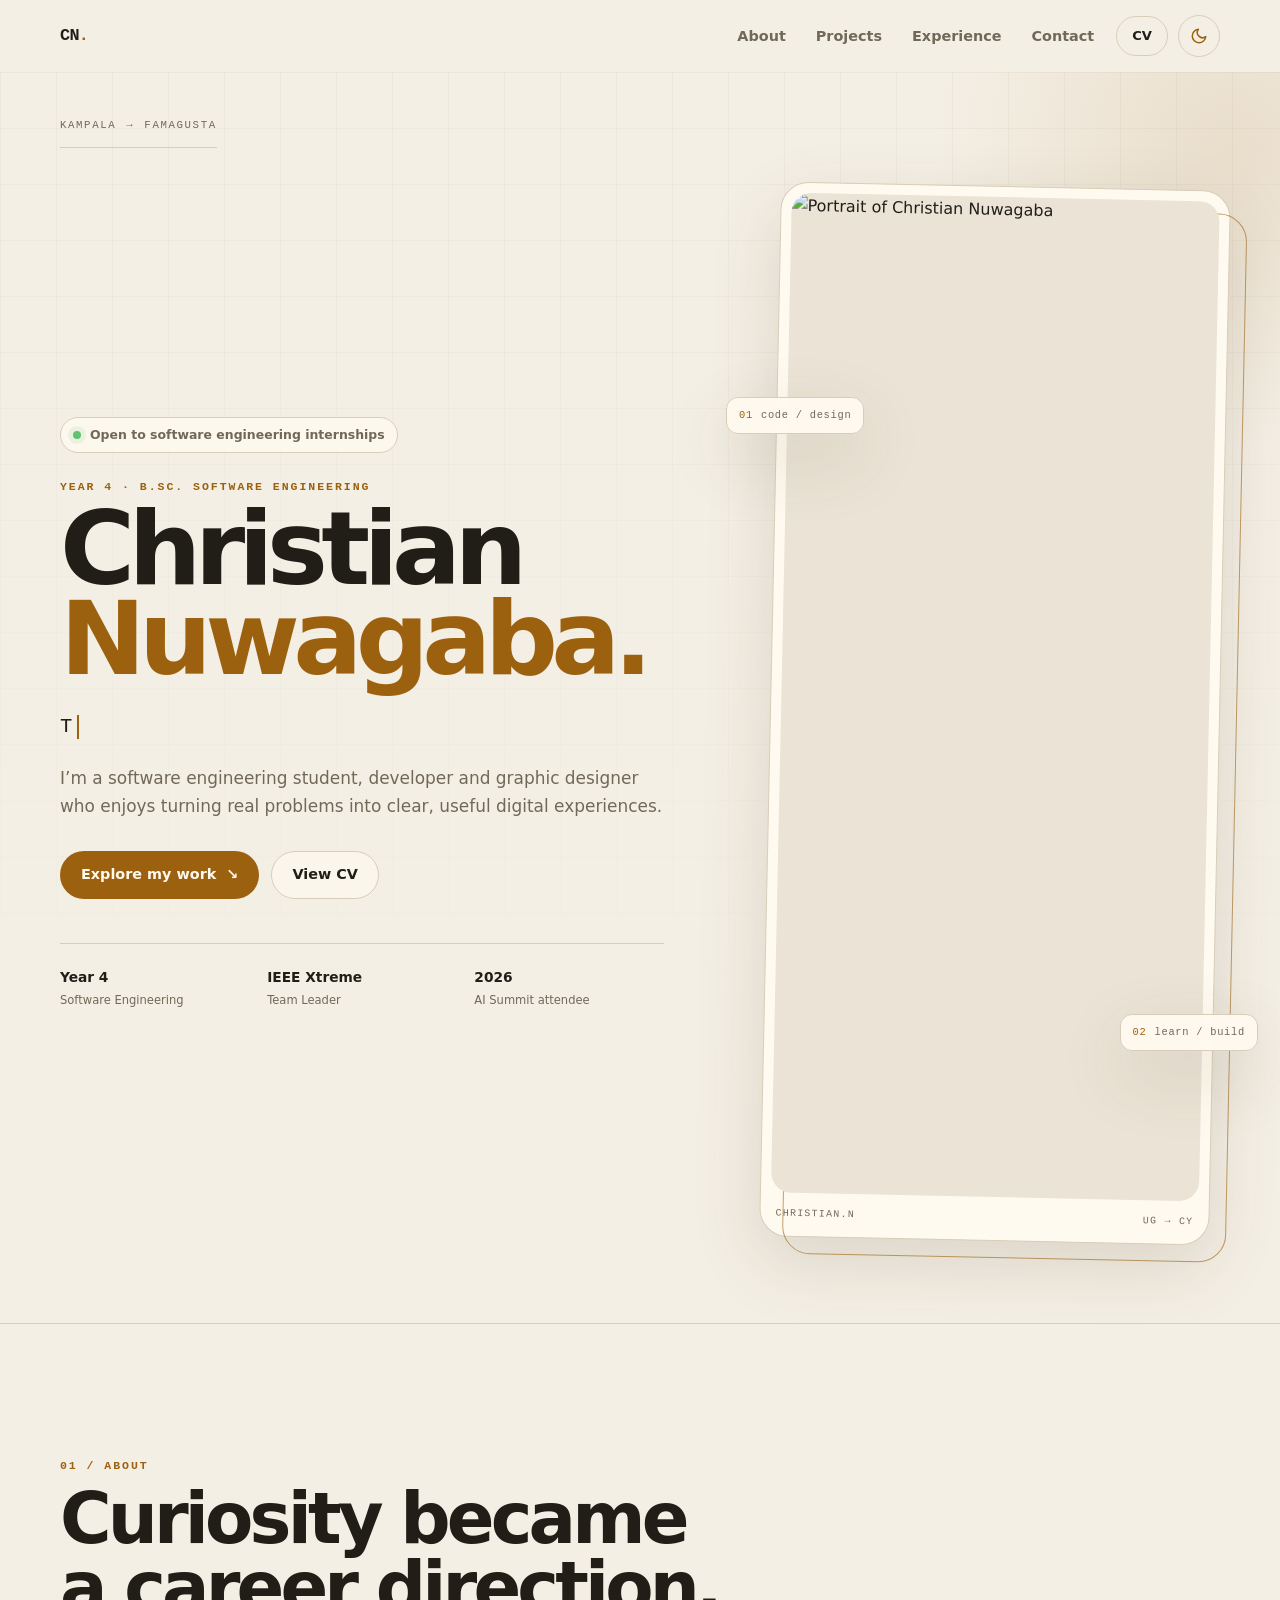
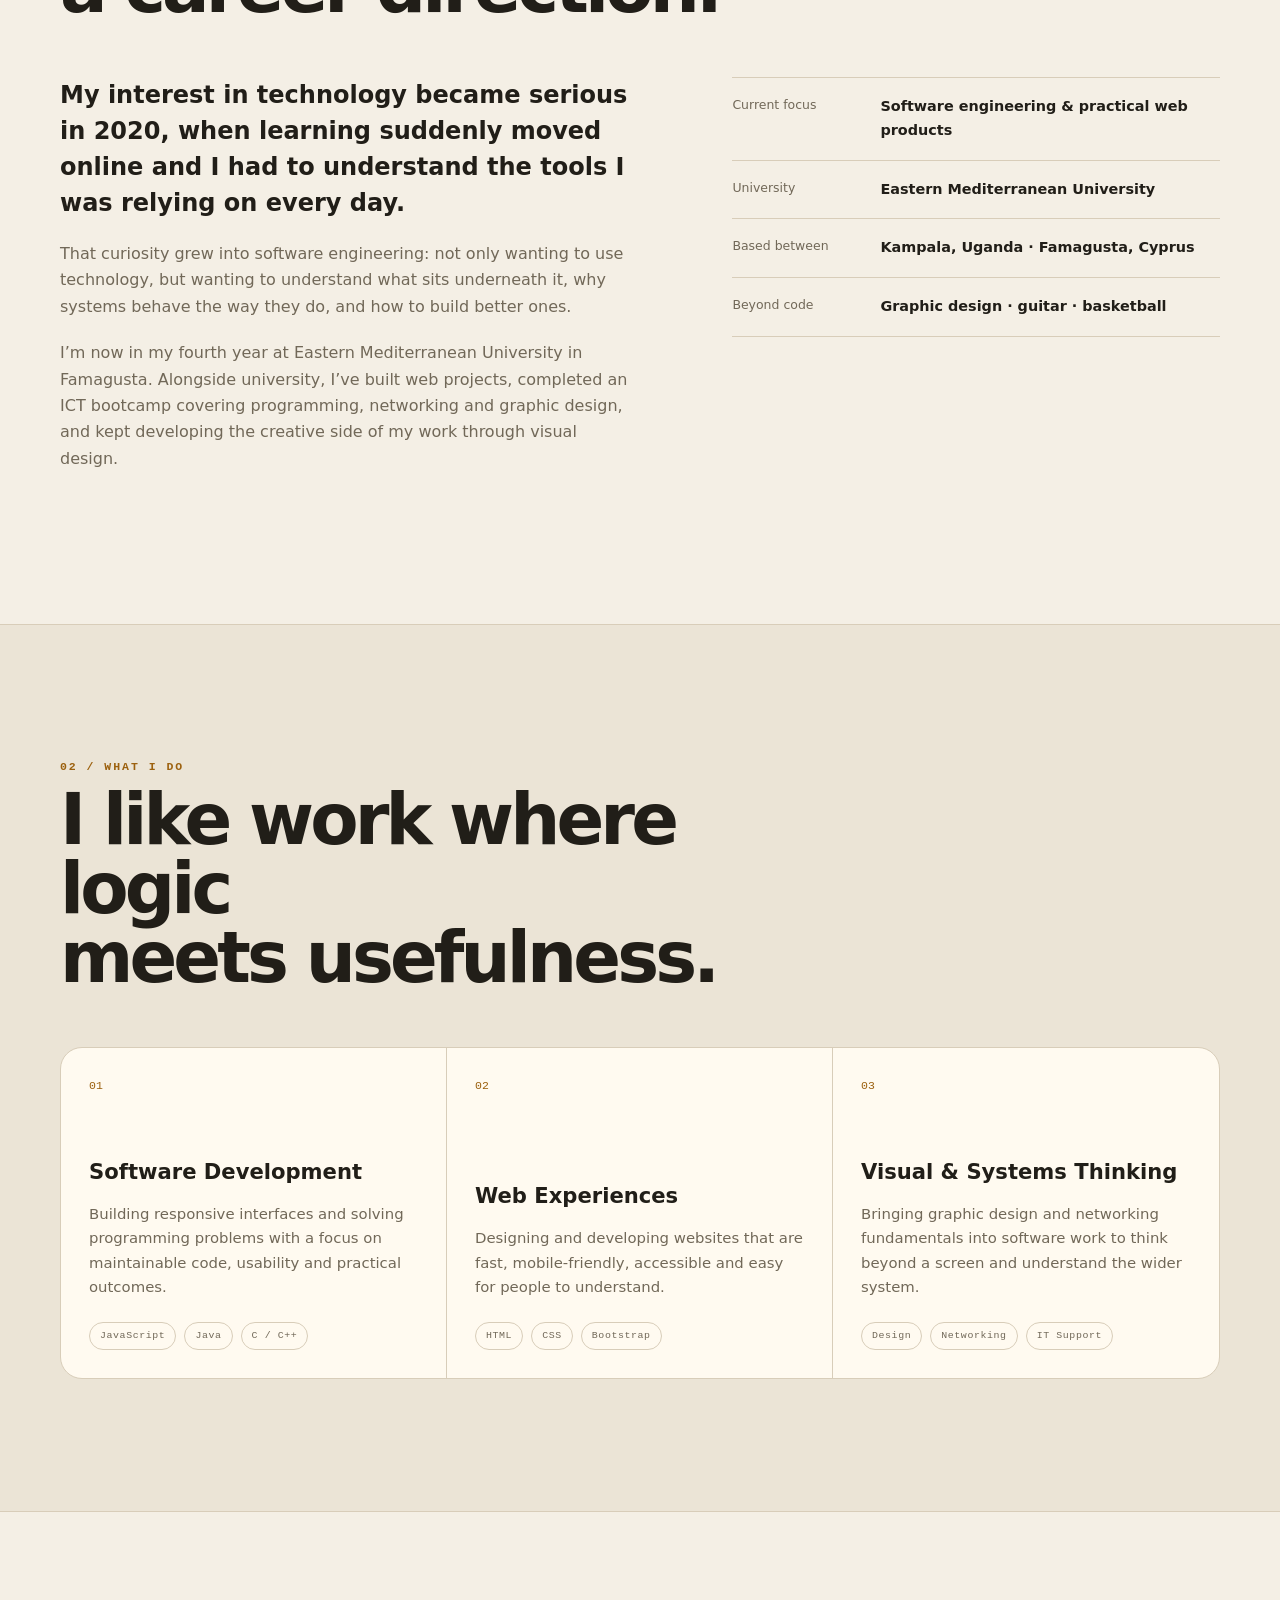
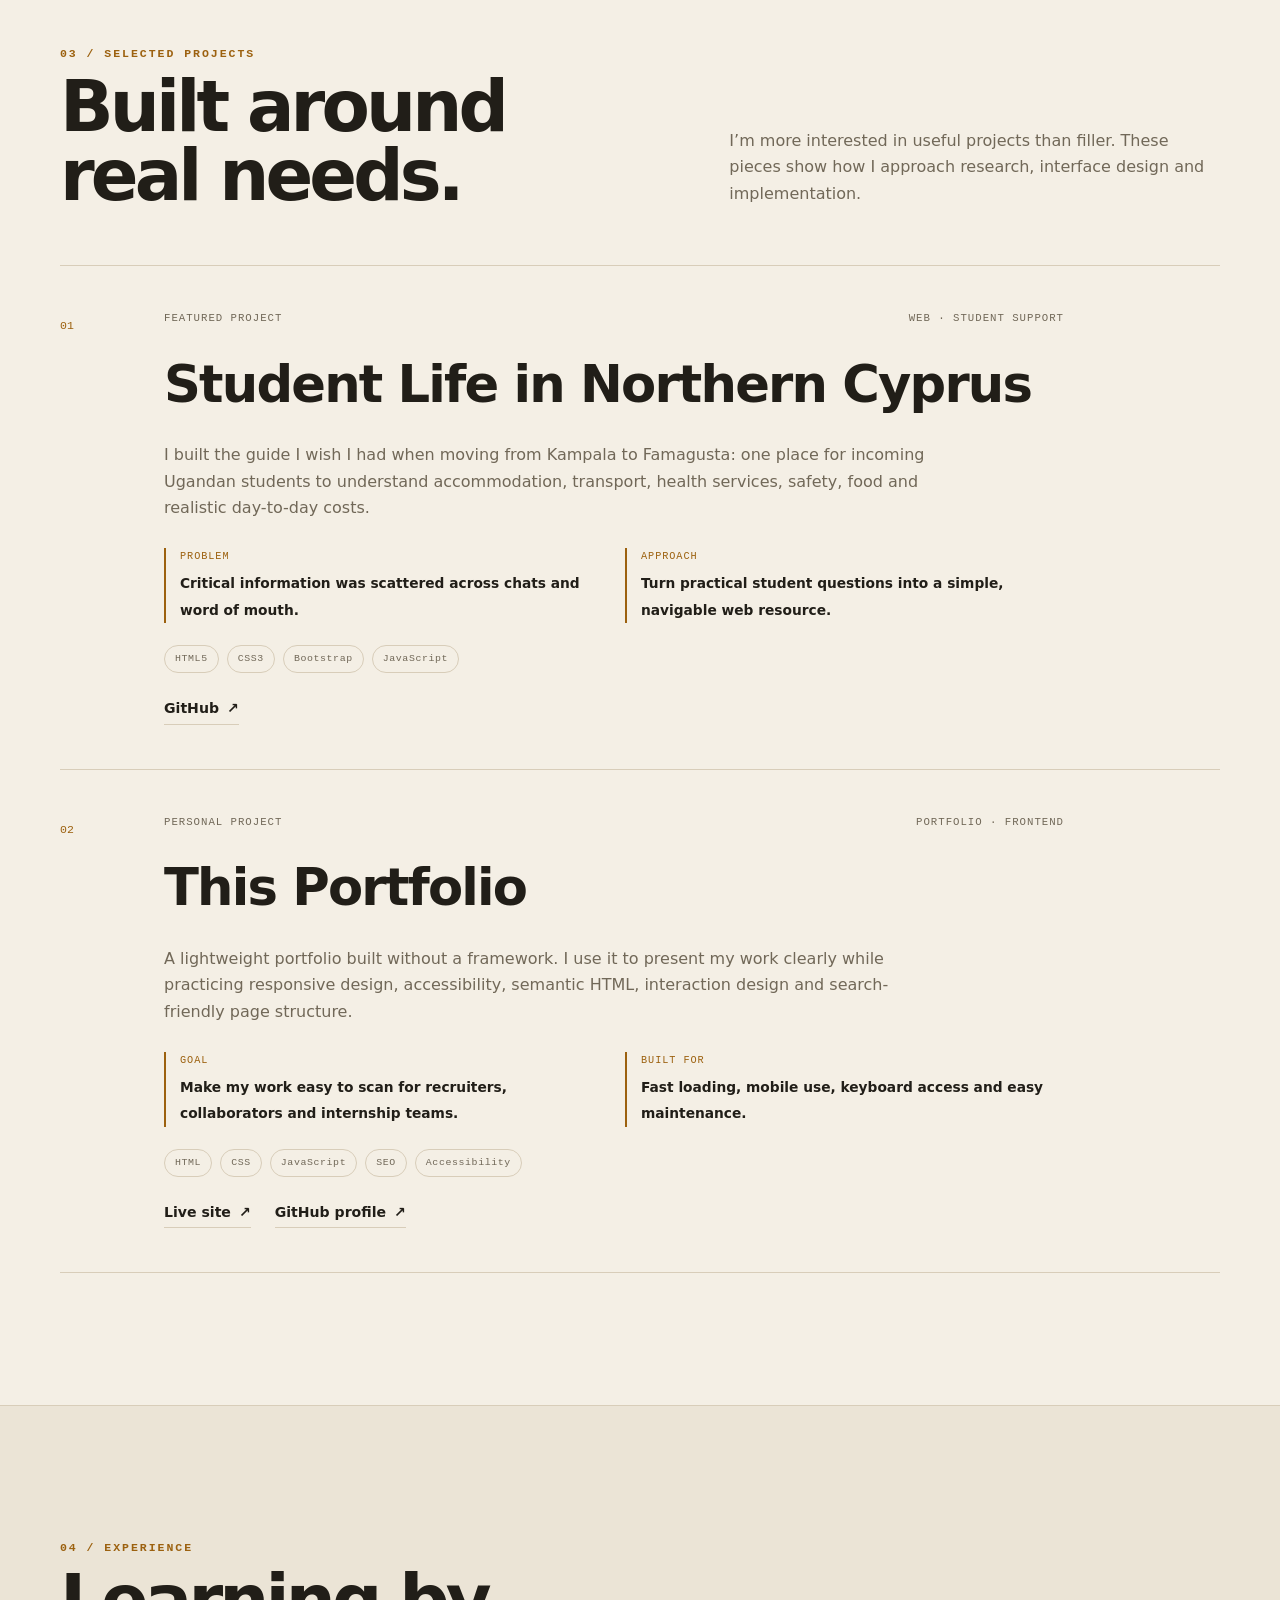
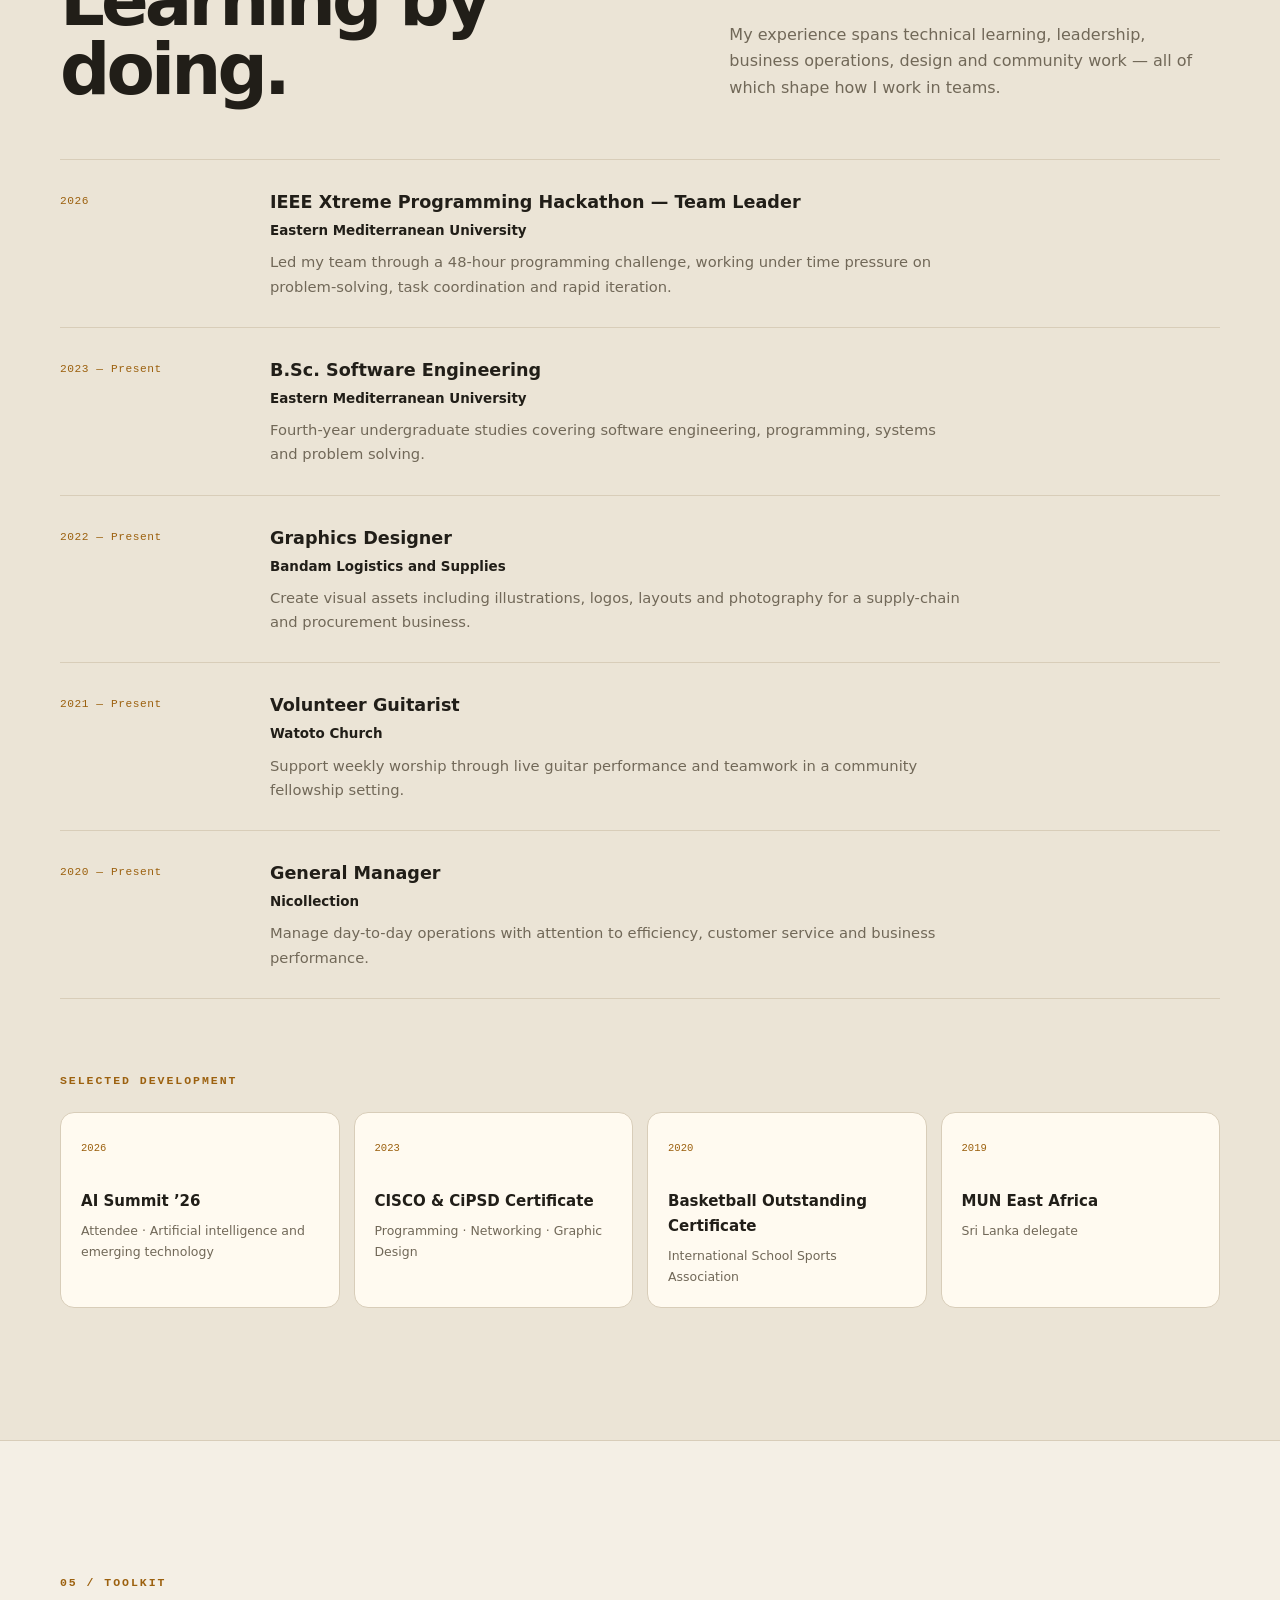
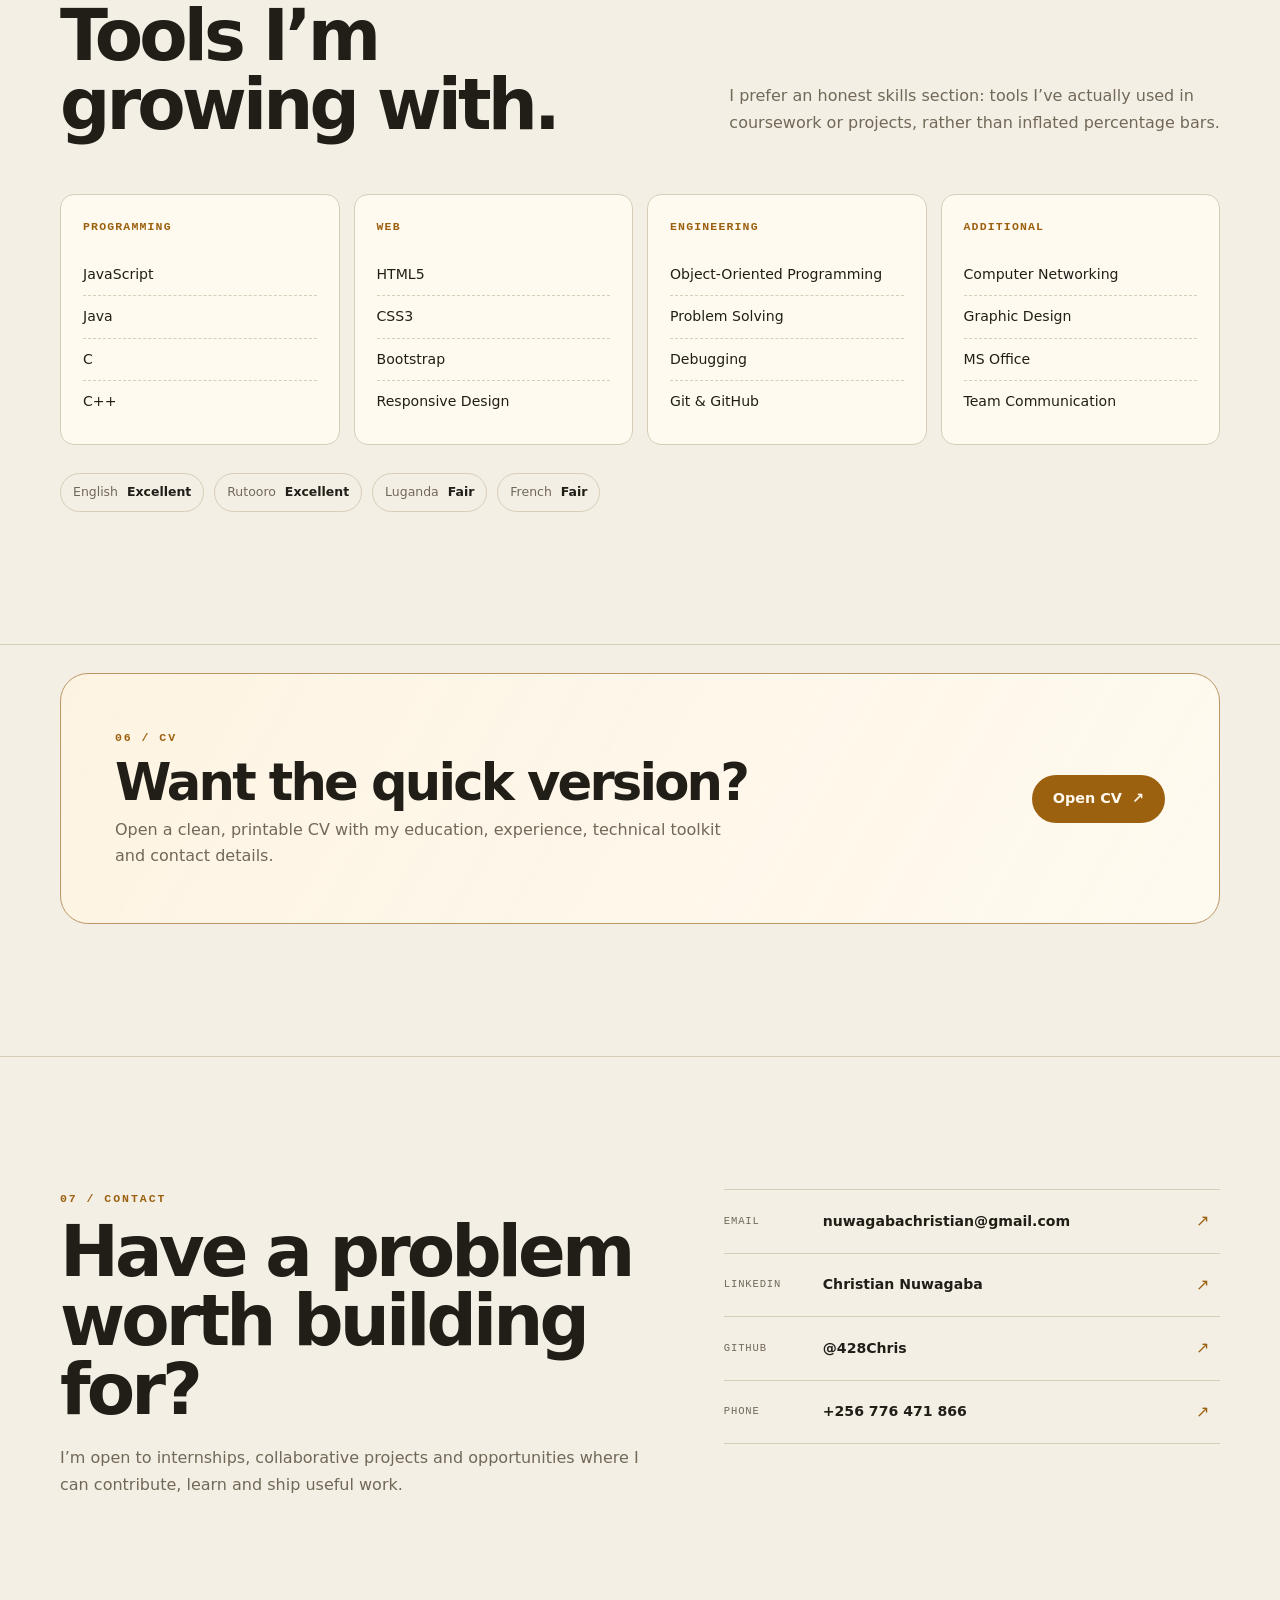
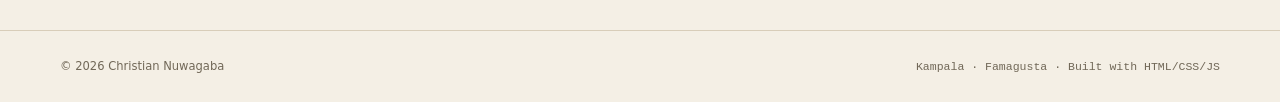
==== index.html @ 89ad6e9e "Add files via upload" ====
<!DOCTYPE html>
<html lang="en" data-theme="ink">
<head>
  <meta charset="UTF-8">
  <meta name="viewport" content="width=device-width, initial-scale=1.0">

  <title>Christian Nuwagaba | Software Engineering Student & Developer</title>
  <meta name="description" content="Christian Nuwagaba is a Year 4 Software Engineering student at Eastern Mediterranean University building practical web experiences and digital products between Kampala and Famagusta.">
  <meta name="author" content="Christian Nuwagaba">
  <meta name="robots" content="index, follow, max-image-preview:large">
  <meta name="theme-color" content="#0f0e0c">

  <link rel="canonical" href="https://nuwagabachristianportfolio.netlify.app/">

  <meta property="og:type" content="website">
  <meta property="og:site_name" content="Christian Nuwagaba Portfolio">
  <meta property="og:title" content="Christian Nuwagaba | Software Engineering Student & Developer">
  <meta property="og:description" content="Software engineering student, developer and designer building practical digital experiences.">
  <meta property="og:url" content="https://nuwagabachristianportfolio.netlify.app/">
  <meta property="og:locale" content="en_UG">

  <meta name="twitter:card" content="summary">
  <meta name="twitter:title" content="Christian Nuwagaba | Software Engineering Student & Developer">
  <meta name="twitter:description" content="Software engineering student, developer and designer building practical digital experiences.">

  <!--
    GOOGLE SEARCH CONSOLE
    After Search Console gives you a verification meta tag, paste it directly below this comment.
    Do not use a placeholder verification code.
  -->

  <script type="application/ld+json">
  {
    "@context": "https://schema.org",
    "@type": "Person",
    "name": "Christian Nuwagaba",
    "url": "https://nuwagabachristianportfolio.netlify.app/",
    "jobTitle": "Software Engineering Student",
    "alumniOf": {
      "@type": "CollegeOrUniversity",
      "name": "Eastern Mediterranean University"
    },
    "sameAs": [
      "https://www.linkedin.com/in/christian-nuwagaba-15681b26b/",
      "https://github.com/428Chris"
    ],
    "knowsAbout": [
      "Software Engineering",
      "Web Development",
      "JavaScript",
      "Java",
      "C",
      "C++",
      "Graphic Design",
      "Computer Networking"
    ]
  }
  </script>

  <link rel="stylesheet" href="css.css">
</head>
<body>
  <a class="skip-link" href="#main">Skip to content</a>

  <header class="site-header" id="siteHeader">
    <nav class="nav container" aria-label="Primary navigation">
      <a class="brand" href="#home" aria-label="Christian Nuwagaba — home">CN<span class="brand-dot">.</span></a>

      <ul class="nav-links" id="navMenu">
        <li><a class="nav-link" href="#about">About</a></li>
        <li><a class="nav-link" href="#projects">Projects</a></li>
        <li><a class="nav-link" href="#experience">Experience</a></li>
        <li><a class="nav-link" href="#contact">Contact</a></li>
      </ul>

      <div class="nav-actions">
        <a class="nav-cv" href="cv.html">CV</a>
        <button class="theme-toggle" id="themeToggle" type="button" aria-pressed="false" aria-label="Switch color theme" title="Switch color theme">
          <svg class="icon-sun" viewBox="0 0 24 24" aria-hidden="true"><circle cx="12" cy="12" r="4"/><path d="M12 2v2M12 20v2M4.9 4.9l1.4 1.4M17.7 17.7l1.4 1.4M2 12h2M20 12h2M4.9 19.1l1.4-1.4M17.7 6.3l1.4-1.4"/></svg>
          <svg class="icon-moon" viewBox="0 0 24 24" aria-hidden="true"><path d="M21 12.8A9 9 0 1 1 11.2 3a7 7 0 0 0 9.8 9.8z"/></svg>
        </button>
        <button class="nav-toggle" id="navToggle" type="button" aria-expanded="false" aria-controls="navMenu" aria-label="Open menu">
          <span></span><span></span><span></span>
        </button>
      </div>
    </nav>
  </header>
  <div class="menu-backdrop" id="menuBackdrop" aria-hidden="true"></div>

  <main id="main">
    <section class="hero" id="home" data-spy>
      <div class="hero-grid-bg" aria-hidden="true"></div>
      <div class="container">
        <div class="hero-location mono">KAMPALA <span>→</span> FAMAGUSTA</div>

        <div class="hero-grid">
          <div class="hero-copy" data-reveal>
            <div class="availability"><span class="status-dot" aria-hidden="true"></span> Open to software engineering internships</div>
            <p class="eyebrow">Year 4 · B.Sc. Software Engineering</p>
            <h1>Christian<br><span>Nuwagaba.</span></h1>

            <p class="sr-only">Building useful, human-centered software and digital experiences.</p>
            <p class="hero-typewriter" aria-hidden="true">
              <span id="typewriter-text">Building useful software.</span><span class="cursor"></span>
            </p>

            <p class="hero-lead">I’m a software engineering student, developer and graphic designer who enjoys turning real problems into clear, useful digital experiences.</p>

            <div class="hero-cta">
              <a class="btn btn-primary" href="#projects">Explore my work <span aria-hidden="true">↘</span></a>
              <a class="btn btn-secondary" href="cv.html">View CV</a>
            </div>

            <ul class="hero-proof" aria-label="Quick highlights">
              <li><strong>Year 4</strong><span>Software Engineering</span></li>
              <li><strong>IEEE Xtreme</strong><span>Team Leader</span></li>
              <li><strong>2026</strong><span>AI Summit attendee</span></li>
            </ul>
          </div>

          <div class="hero-visual" data-reveal>
            <div class="photo-frame">
              <img id="profileImg" src="profile.jpg" alt="Portrait of Christian Nuwagaba" width="800" height="1000" decoding="async" fetchpriority="high">
              <div class="photo-label mono"><span>CHRISTIAN.N</span><span>UG → CY</span></div>
            </div>
            <div class="floating-card floating-card-a" aria-hidden="true"><span>01</span> code / design</div>
            <div class="floating-card floating-card-b" aria-hidden="true"><span>02</span> learn / build</div>
          </div>
        </div>
      </div>
    </section>

    <section class="section" id="about" data-spy>
      <div class="container">
        <div class="section-heading" data-reveal>
          <p class="kicker">01 / About</p>
          <h2>Curiosity became<br>a career direction.</h2>
        </div>

        <div class="about-grid">
          <div class="about-copy" data-reveal>
            <p class="lead-copy">My interest in technology became serious in 2020, when learning suddenly moved online and I had to understand the tools I was relying on every day.</p>
            <p>That curiosity grew into software engineering: not only wanting to use technology, but wanting to understand what sits underneath it, why systems behave the way they do, and how to build better ones.</p>
            <p>I’m now in my fourth year at Eastern Mediterranean University in Famagusta. Alongside university, I’ve built web projects, completed an ICT bootcamp covering programming, networking and graphic design, and kept developing the creative side of my work through visual design.</p>
          </div>

          <div class="about-aside" data-reveal>
            <div class="info-row"><span>Current focus</span><strong>Software engineering & practical web products</strong></div>
            <div class="info-row"><span>University</span><strong>Eastern Mediterranean University</strong></div>
            <div class="info-row"><span>Based between</span><strong>Kampala, Uganda · Famagusta, Cyprus</strong></div>
            <div class="info-row"><span>Beyond code</span><strong>Graphic design · guitar · basketball</strong></div>
          </div>
        </div>
      </div>
    </section>

    <section class="section section-alt" id="focus">
      <div class="container">
        <div class="section-heading compact" data-reveal>
          <p class="kicker">02 / What I do</p>
          <h2>I like work where logic<br>meets usefulness.</h2>
        </div>

        <div class="service-grid">
          <article class="service-card" data-reveal>
            <div class="service-number">01</div>
            <h3>Software Development</h3>
            <p>Building responsive interfaces and solving programming problems with a focus on maintainable code, usability and practical outcomes.</p>
            <ul class="inline-tags"><li>JavaScript</li><li>Java</li><li>C / C++</li></ul>
          </article>
          <article class="service-card" data-reveal>
            <div class="service-number">02</div>
            <h3>Web Experiences</h3>
            <p>Designing and developing websites that are fast, mobile-friendly, accessible and easy for people to understand.</p>
            <ul class="inline-tags"><li>HTML</li><li>CSS</li><li>Bootstrap</li></ul>
          </article>
          <article class="service-card" data-reveal>
            <div class="service-number">03</div>
            <h3>Visual & Systems Thinking</h3>
            <p>Bringing graphic design and networking fundamentals into software work to think beyond a screen and understand the wider system.</p>
            <ul class="inline-tags"><li>Design</li><li>Networking</li><li>IT Support</li></ul>
          </article>
        </div>
      </div>
    </section>

    <section class="section" id="projects" data-spy>
      <div class="container">
        <div class="section-heading split" data-reveal>
          <div>
            <p class="kicker">03 / Selected projects</p>
            <h2>Built around<br>real needs.</h2>
          </div>
          <p class="section-intro">I’m more interested in useful projects than filler. These pieces show how I approach research, interface design and implementation.</p>
        </div>

        <div class="projects-list">
          <article class="project-card featured" data-reveal>
            <div class="project-index mono">01</div>
            <div class="project-content">
              <div class="project-meta"><span>Featured project</span><span>Web · Student support</span></div>
              <h3>Student Life in Northern Cyprus</h3>
              <p>I built the guide I wish I had when moving from Kampala to Famagusta: one place for incoming Ugandan students to understand accommodation, transport, health services, safety, food and realistic day-to-day costs.</p>
              <div class="project-impact">
                <div><span>Problem</span><strong>Critical information was scattered across chats and word of mouth.</strong></div>
                <div><span>Approach</span><strong>Turn practical student questions into a simple, navigable web resource.</strong></div>
              </div>
              <ul class="stack"><li>HTML5</li><li>CSS3</li><li>Bootstrap</li><li>JavaScript</li></ul>
              <div class="project-links">
                <a class="text-link" href="https://github.com/428Chris/Northern-Cyprus-Student-Hub" target="_blank" rel="noopener noreferrer">GitHub <span>↗</span></a>
              </div>
            </div>
          </article>

          <article class="project-card" data-reveal>
            <div class="project-index mono">02</div>
            <div class="project-content">
              <div class="project-meta"><span>Personal project</span><span>Portfolio · Frontend</span></div>
              <h3>This Portfolio</h3>
              <p>A lightweight portfolio built without a framework. I use it to present my work clearly while practicing responsive design, accessibility, semantic HTML, interaction design and search-friendly page structure.</p>
              <div class="project-impact">
                <div><span>Goal</span><strong>Make my work easy to scan for recruiters, collaborators and internship teams.</strong></div>
                <div><span>Built for</span><strong>Fast loading, mobile use, keyboard access and easy maintenance.</strong></div>
              </div>
              <ul class="stack"><li>HTML</li><li>CSS</li><li>JavaScript</li><li>SEO</li><li>Accessibility</li></ul>
              <div class="project-links">
                <a class="text-link" href="https://nuwagabachristianportfolio.netlify.app/" target="_blank" rel="noopener noreferrer">Live site <span>↗</span></a>
                <a class="text-link" href="https://github.com/428Chris" target="_blank" rel="noopener noreferrer">GitHub profile <span>↗</span></a>
              </div>
            </div>
          </article>
        </div>
      </div>
    </section>

    <section class="section section-alt" id="experience" data-spy>
      <div class="container">
        <div class="section-heading split" data-reveal>
          <div>
            <p class="kicker">04 / Experience</p>
            <h2>Learning by<br>doing.</h2>
          </div>
          <p class="section-intro">My experience spans technical learning, leadership, business operations, design and community work — all of which shape how I work in teams.</p>
        </div>

        <div class="timeline" data-reveal>
          <article class="timeline-item">
            <div class="timeline-date mono">2026</div>
            <div><h3>IEEE Xtreme Programming Hackathon — Team Leader</h3><p class="timeline-org">Eastern Mediterranean University</p><p>Led my team through a 48-hour programming challenge, working under time pressure on problem-solving, task coordination and rapid iteration.</p></div>
          </article>
          <article class="timeline-item">
            <div class="timeline-date mono">2023 — Present</div>
            <div><h3>B.Sc. Software Engineering</h3><p class="timeline-org">Eastern Mediterranean University</p><p>Fourth-year undergraduate studies covering software engineering, programming, systems and problem solving.</p></div>
          </article>
          <article class="timeline-item">
            <div class="timeline-date mono">2022 — Present</div>
            <div><h3>Graphics Designer</h3><p class="timeline-org">Bandam Logistics and Supplies</p><p>Create visual assets including illustrations, logos, layouts and photography for a supply-chain and procurement business.</p></div>
          </article>
          <article class="timeline-item">
            <div class="timeline-date mono">2021 — Present</div>
            <div><h3>Volunteer Guitarist</h3><p class="timeline-org">Watoto Church</p><p>Support weekly worship through live guitar performance and teamwork in a community fellowship setting.</p></div>
          </article>
          <article class="timeline-item">
            <div class="timeline-date mono">2020 — Present</div>
            <div><h3>General Manager</h3><p class="timeline-org">Nicollection</p><p>Manage day-to-day operations with attention to efficiency, customer service and business performance.</p></div>
          </article>
        </div>

        <div class="recognition" data-reveal>
          <p class="kicker">Selected development</p>
          <div class="recognition-grid">
            <div><span>2026</span><strong>AI Summit ’26</strong><p>Attendee · Artificial intelligence and emerging technology</p></div>
            <div><span>2023</span><strong>CISCO & CiPSD Certificate</strong><p>Programming · Networking · Graphic Design</p></div>
            <div><span>2020</span><strong>Basketball Outstanding Certificate</strong><p>International School Sports Association</p></div>
            <div><span>2019</span><strong>MUN East Africa</strong><p>Sri Lanka delegate</p></div>
          </div>
        </div>
      </div>
    </section>

    <section class="section" id="skills">
      <div class="container">
        <div class="section-heading split" data-reveal>
          <div>
            <p class="kicker">05 / Toolkit</p>
            <h2>Tools I’m<br>growing with.</h2>
          </div>
          <p class="section-intro">I prefer an honest skills section: tools I’ve actually used in coursework or projects, rather than inflated percentage bars.</p>
        </div>

        <div class="skills-grid" data-reveal>
          <div class="skill-group"><h3>Programming</h3><ul><li>JavaScript</li><li>Java</li><li>C</li><li>C++</li></ul></div>
          <div class="skill-group"><h3>Web</h3><ul><li>HTML5</li><li>CSS3</li><li>Bootstrap</li><li>Responsive Design</li></ul></div>
          <div class="skill-group"><h3>Engineering</h3><ul><li>Object-Oriented Programming</li><li>Problem Solving</li><li>Debugging</li><li>Git & GitHub</li></ul></div>
          <div class="skill-group"><h3>Additional</h3><ul><li>Computer Networking</li><li>Graphic Design</li><li>MS Office</li><li>Team Communication</li></ul></div>
        </div>

        <div class="language-row" data-reveal>
          <span>English <b>Excellent</b></span><span>Rutooro <b>Excellent</b></span><span>Luganda <b>Fair</b></span><span>French <b>Fair</b></span>
        </div>
      </div>
    </section>

    <section class="section cv-band" id="cv">
      <div class="container" data-reveal>
        <div class="cv-card">
          <div>
            <p class="kicker">06 / CV</p>
            <h2>Want the quick version?</h2>
            <p>Open a clean, printable CV with my education, experience, technical toolkit and contact details.</p>
          </div>
          <a class="btn btn-primary" href="cv.html">Open CV <span aria-hidden="true">↗</span></a>
        </div>
      </div>
    </section>

    <section class="section contact" id="contact" data-spy>
      <div class="container">
        <div class="contact-grid">
          <div data-reveal>
            <p class="kicker">07 / Contact</p>
            <h2>Have a problem<br>worth building for?</h2>
            <p>I’m open to internships, collaborative projects and opportunities where I can contribute, learn and ship useful work.</p>
          </div>

          <div class="contact-panel" data-reveal>
            <a href="mailto:nuwagabachristian@gmail.com"><span>Email</span><strong>nuwagabachristian@gmail.com</strong><b>↗</b></a>
            <a href="https://www.linkedin.com/in/christian-nuwagaba-15681b26b/" target="_blank" rel="noopener noreferrer"><span>LinkedIn</span><strong>Christian Nuwagaba</strong><b>↗</b></a>
            <a href="https://github.com/428Chris" target="_blank" rel="noopener noreferrer"><span>GitHub</span><strong>@428Chris</strong><b>↗</b></a>
            <a href="tel:+256776471866"><span>Phone</span><strong>+256 776 471 866</strong><b>↗</b></a>
          </div>
        </div>
      </div>
    </section>
  </main>

  <footer>
    <div class="container footer-row">
      <p>© <span id="year">2026</span> Christian Nuwagaba</p>
      <p class="mono">Kampala · Famagusta · Built with HTML/CSS/JS</p>
    </div>
  </footer>

  <button class="to-top" id="toTop" type="button" aria-label="Back to top">↑</button>

  <script src="JavaScript.js" defer></script>
</body>
</html>
---- css.css ----
:root {
  --sans: Inter, ui-sans-serif, system-ui, -apple-system, BlinkMacSystemFont, "Segoe UI", sans-serif;
  --mono: "SFMono-Regular", Consolas, "Liberation Mono", Menlo, monospace;
  --header-h: 72px;
  --radius: 22px;
  --radius-sm: 14px;
  --ease: cubic-bezier(.22,.9,.28,1);
}

html[data-theme="ink"] {
  --bg: #0f0e0c;
  --bg-2: #15130f;
  --card: #1a1814;
  --card-2: #201d18;
  --text: #f3ecdf;
  --muted: #a69c8b;
  --accent: #e7b75a;
  --accent-2: #f2cb7e;
  --accent-contrast: #1b160e;
  --line: #302b23;
  --header: rgba(15, 14, 12, .78);
  --shadow: 0 24px 80px rgba(0,0,0,.38);
  --grid: rgba(231,183,90,.055);
}

html[data-theme="paper"] {
  --bg: #f4efe5;
  --bg-2: #ebe4d6;
  --card: #fffaf0;
  --card-2: #f8f1e5;
  --text: #211e18;
  --muted: #716858;
  --accent: #9c610f;
  --accent-2: #7f4f0c;
  --accent-contrast: #fff9ef;
  --line: #d8cdb9;
  --header: rgba(244,239,229,.84);
  --shadow: 0 24px 70px rgba(70,50,20,.14);
  --grid: rgba(80,55,20,.055);
}

* { box-sizing: border-box; margin: 0; padding: 0; }
html { scroll-behavior: smooth; scroll-padding-top: calc(var(--header-h) + 18px); }
body {
  min-height: 100vh;
  font-family: var(--sans);
  background: var(--bg);
  color: var(--text);
  line-height: 1.65;
  font-size: 16px;
  overflow-x: hidden;
  transition: background .35s ease, color .35s ease;
}
body.menu-open { overflow: hidden; }
a { color: inherit; text-decoration: none; }
ul { list-style: none; }
button { font: inherit; color: inherit; }
img { display: block; max-width: 100%; }
::selection { background: var(--accent); color: var(--accent-contrast); }

.container { width: min(1160px, 92%); margin-inline: auto; }
.mono { font-family: var(--mono); }
.sr-only { position: absolute; width: 1px; height: 1px; overflow: hidden; clip: rect(0,0,0,0); white-space: nowrap; clip-path: inset(50%); }

.skip-link { position: fixed; top: 10px; left: 12px; z-index: 1000; transform: translateY(-150%); background: var(--accent); color: var(--accent-contrast); padding: 10px 14px; border-radius: 10px; font-weight: 700; transition: transform .2s; }
.skip-link:focus { transform: none; }

.site-header { position: sticky; top: 0; z-index: 100; height: var(--header-h); background: var(--header); border-bottom: 1px solid transparent; backdrop-filter: blur(16px); -webkit-backdrop-filter: blur(16px); transition: border-color .25s, background .35s; }
.site-header.scrolled { border-bottom-color: var(--line); }
.nav { height: var(--header-h); display: flex; align-items: center; gap: 22px; }
.brand { font-family: var(--mono); font-size: 1.05rem; font-weight: 900; letter-spacing: -.04em; }
.brand-dot { color: var(--accent); }
.nav-links { margin-left: auto; display: flex; align-items: center; gap: 30px; }
.nav-link { position: relative; padding: 8px 0; color: var(--muted); font-size: .9rem; font-weight: 650; transition: color .2s; }
.nav-link:hover, .nav-link.active { color: var(--text); }
.nav-link::after { content: ""; position: absolute; left: 0; right: 100%; bottom: 0; height: 2px; background: var(--accent); transition: right .28s var(--ease); }
.nav-link.active::after { right: 0; }
.nav-actions { display: flex; align-items: center; gap: 10px; }
.nav-cv { border: 1px solid var(--line); border-radius: 999px; padding: 8px 15px; font-size: .82rem; font-weight: 800; transition: border-color .2s, color .2s, transform .2s; }
.nav-cv:hover { border-color: var(--accent); color: var(--accent); transform: translateY(-1px); }
.theme-toggle, .nav-toggle { width: 42px; height: 42px; border: 1px solid var(--line); background: transparent; border-radius: 50%; display: grid; place-items: center; cursor: pointer; transition: border-color .2s, transform .25s var(--ease); }
.theme-toggle:hover, .nav-toggle:hover { border-color: var(--accent); transform: translateY(-2px); }
.theme-toggle svg { width: 18px; height: 18px; stroke: var(--accent); fill: none; stroke-width: 2; stroke-linecap: round; stroke-linejoin: round; }
html[data-theme="ink"] .icon-moon { display: none; }
html[data-theme="paper"] .icon-sun { display: none; }
.nav-toggle { display: none; position: relative; }
.nav-toggle span { position: absolute; width: 18px; height: 2px; background: currentColor; transition: transform .28s var(--ease), opacity .2s; }
.nav-toggle span:nth-child(1) { transform: translateY(-6px); }
.nav-toggle span:nth-child(3) { transform: translateY(6px); }
.nav-toggle.open span:nth-child(1) { transform: rotate(45deg); }
.nav-toggle.open span:nth-child(2) { opacity: 0; }
.nav-toggle.open span:nth-child(3) { transform: rotate(-45deg); }
.menu-backdrop { position: fixed; inset: var(--header-h) 0 0; z-index: 80; background: rgba(0,0,0,.45); opacity: 0; pointer-events: none; transition: opacity .25s; }
body.menu-open .menu-backdrop { opacity: 1; pointer-events: auto; }

.hero { position: relative; min-height: calc(100svh - var(--header-h)); display: flex; align-items: center; padding: 38px 0 82px; overflow: hidden; }
.hero-grid-bg { position: absolute; inset: 0; pointer-events: none; opacity: .8; background-image: linear-gradient(var(--grid) 1px, transparent 1px), linear-gradient(90deg, var(--grid) 1px, transparent 1px); background-size: 56px 56px; mask-image: linear-gradient(to bottom, black, transparent 82%); }
.hero::after { content: ""; position: absolute; width: 620px; height: 620px; border-radius: 50%; right: -260px; top: -230px; background: radial-gradient(circle, color-mix(in srgb, var(--accent) 12%, transparent), transparent 68%); pointer-events: none; }
.hero-location { position: relative; z-index: 1; display: inline-flex; gap: 10px; padding-bottom: 12px; margin-bottom: 38px; border-bottom: 1px solid var(--line); color: var(--muted); letter-spacing: .15em; font-size: .67rem; text-transform: uppercase; }
.hero-location span { color: var(--accent); }
.hero-grid { position: relative; z-index: 1; display: grid; grid-template-columns: minmax(0, 1.06fr) minmax(330px, .82fr); align-items: center; gap: clamp(48px, 7vw, 90px); }
.availability { display: inline-flex; align-items: center; gap: 9px; margin-bottom: 24px; padding: 7px 12px; border: 1px solid var(--line); border-radius: 999px; color: var(--muted); font-size: .78rem; font-weight: 650; background: color-mix(in srgb, var(--card) 82%, transparent); }
.status-dot { width: 8px; height: 8px; border-radius: 50%; background: #63c174; box-shadow: 0 0 0 5px rgba(99,193,116,.12); }
.eyebrow, .kicker { font-family: var(--mono); color: var(--accent); font-size: .72rem; letter-spacing: .17em; text-transform: uppercase; font-weight: 700; }
.hero h1 { margin: 8px 0 22px; font-size: clamp(3.5rem, 8vw, 6.8rem); line-height: .88; letter-spacing: -.065em; font-weight: 850; }
.hero h1 span { color: var(--accent); }
.hero-typewriter { min-height: 2em; margin: 0 0 18px; font-family: var(--mono); font-size: clamp(1rem, 2vw, 1.28rem); color: var(--text); display: flex; align-items: center; }
.cursor { width: 2px; height: 1.15em; margin-left: 5px; background: var(--accent); animation: blink 1s step-end infinite; }
@keyframes blink { 50% { opacity: 0; } }
.hero-lead { max-width: 58ch; color: var(--muted); font-size: 1.06rem; }
.hero-cta { display: flex; flex-wrap: wrap; gap: 12px; margin-top: 30px; }
.btn { display: inline-flex; align-items: center; justify-content: center; gap: 10px; min-height: 48px; padding: 11px 20px; border-radius: 999px; border: 1px solid transparent; font-size: .9rem; font-weight: 800; transition: transform .23s var(--ease), border-color .23s, background .23s, color .23s; }
.btn:hover { transform: translateY(-3px); }
.btn-primary { background: var(--accent); color: var(--accent-contrast); }
.btn-primary:hover { background: var(--accent-2); }
.btn-secondary { border-color: var(--line); background: color-mix(in srgb, var(--card) 70%, transparent); }
.btn-secondary:hover { border-color: var(--accent); color: var(--accent); }
.hero-proof { display: grid; grid-template-columns: repeat(3, 1fr); gap: 18px; margin-top: 44px; padding-top: 22px; border-top: 1px solid var(--line); max-width: 680px; }
.hero-proof li { display: grid; gap: 2px; }
.hero-proof strong { font-size: .86rem; }
.hero-proof span { color: var(--muted); font-size: .72rem; }
.hero-visual { position: relative; max-width: 450px; margin-left: auto; width: 100%; }
.photo-frame { position: relative; border: 1px solid var(--line); border-radius: 28px; background: var(--card); padding: 10px; box-shadow: var(--shadow); transform: rotate(1.2deg); }
.photo-frame::before { content: ""; position: absolute; inset: 22px -18px -18px 22px; z-index: -1; border: 1px solid color-mix(in srgb, var(--accent) 60%, transparent); border-radius: 28px; }
.photo-frame img { width: 100%; aspect-ratio: 4/5; object-fit: cover; object-position: center top; border-radius: 20px; background: var(--bg-2); }
.photo-label { display: flex; justify-content: space-between; gap: 12px; padding: 13px 5px 4px; color: var(--muted); font-size: .62rem; letter-spacing: .13em; }
.floating-card { position: absolute; z-index: 2; display: flex; align-items: center; gap: 8px; padding: 9px 12px; border: 1px solid var(--line); border-radius: 12px; background: color-mix(in srgb, var(--card) 92%, transparent); box-shadow: var(--shadow); font-family: var(--mono); color: var(--muted); font-size: .65rem; letter-spacing: .07em; backdrop-filter: blur(12px); }
.floating-card span { color: var(--accent); }
.floating-card-a { left: -44px; top: 20%; }
.floating-card-b { right: -38px; bottom: 18%; }

.section { padding: clamp(86px, 11vw, 132px) 0; border-top: 1px solid var(--line); }
.section-alt { background: var(--bg-2); }
.section-heading { margin-bottom: 54px; }
.section-heading h2, .contact h2, .cv-card h2 { margin-top: 10px; font-size: clamp(2.35rem, 5.5vw, 4.9rem); line-height: .98; letter-spacing: -.055em; }
.section-heading.compact { max-width: 770px; }
.section-heading.split { display: grid; grid-template-columns: 1fr .8fr; gap: 56px; align-items: end; }
.section-intro { color: var(--muted); max-width: 52ch; padding-bottom: 4px; }

.about-grid { display: grid; grid-template-columns: 1.08fr .92fr; gap: clamp(50px, 8vw, 100px); }
.about-copy { max-width: 720px; }
.about-copy p { margin-bottom: 20px; color: var(--muted); font-size: 1rem; }
.about-copy .lead-copy { color: var(--text); font-size: clamp(1.18rem, 2vw, 1.5rem); line-height: 1.5; font-weight: 650; }
.about-aside { border-top: 1px solid var(--line); }
.info-row { display: grid; grid-template-columns: 130px 1fr; gap: 18px; padding: 17px 0; border-bottom: 1px solid var(--line); }
.info-row span { color: var(--muted); font-size: .78rem; }
.info-row strong { font-size: .9rem; font-weight: 700; }

.service-grid { display: grid; grid-template-columns: repeat(3, 1fr); border: 1px solid var(--line); border-radius: var(--radius); overflow: hidden; background: var(--card); }
.service-card { min-height: 330px; padding: 28px; display: flex; flex-direction: column; border-right: 1px solid var(--line); transition: background .25s, transform .25s; }
.service-card:last-child { border-right: 0; }
.service-card:hover { background: var(--card-2); }
.service-number { font-family: var(--mono); color: var(--accent); font-size: .72rem; margin-bottom: auto; }
.service-card h3 { margin: 46px 0 12px; font-size: 1.32rem; }
.service-card p { color: var(--muted); font-size: .93rem; }
.inline-tags, .stack { display: flex; flex-wrap: wrap; gap: 8px; margin-top: 22px; }
.inline-tags li, .stack li { border: 1px solid var(--line); border-radius: 999px; padding: 5px 10px; font-family: var(--mono); font-size: .62rem; letter-spacing: .06em; color: var(--muted); }

.projects-list { border-top: 1px solid var(--line); }
.project-card { display: grid; grid-template-columns: 80px 1fr; gap: 24px; padding: 44px 0; border-bottom: 1px solid var(--line); }
.project-index { color: var(--accent); font-size: .72rem; padding-top: 6px; }
.project-content { max-width: 900px; }
.project-meta { display: flex; justify-content: space-between; gap: 20px; margin-bottom: 14px; color: var(--muted); font-family: var(--mono); font-size: .67rem; letter-spacing: .09em; text-transform: uppercase; }
.project-content h3 { font-size: clamp(1.8rem, 4vw, 3.2rem); letter-spacing: -.035em; margin-bottom: 16px; }
.project-content > p { color: var(--muted); max-width: 76ch; }
.project-impact { display: grid; grid-template-columns: 1fr 1fr; gap: 22px; margin-top: 27px; }
.project-impact div { border-left: 2px solid var(--accent); padding-left: 14px; }
.project-impact span { display: block; color: var(--accent); font-family: var(--mono); font-size: .64rem; letter-spacing: .09em; text-transform: uppercase; margin-bottom: 5px; }
.project-impact strong { font-size: .86rem; line-height: 1.55; }
.project-links { display: flex; flex-wrap: wrap; gap: 24px; margin-top: 24px; }
.text-link { display: inline-flex; gap: 8px; align-items: center; font-weight: 800; font-size: .88rem; border-bottom: 1px solid var(--line); padding-bottom: 3px; transition: color .2s, border-color .2s; }
.text-link:hover { color: var(--accent); border-color: var(--accent); }

.timeline { border-top: 1px solid var(--line); }
.timeline-item { display: grid; grid-template-columns: 170px 1fr; gap: 40px; padding: 28px 0; border-bottom: 1px solid var(--line); }
.timeline-date { color: var(--accent); font-size: .7rem; letter-spacing: .05em; padding-top: 4px; }
.timeline-item h3 { font-size: 1.1rem; margin-bottom: 3px; }
.timeline-org { color: var(--text) !important; font-size: .84rem !important; font-weight: 700; margin-bottom: 8px; }
.timeline-item p { color: var(--muted); max-width: 74ch; font-size: .92rem; }
.recognition { margin-top: 72px; }
.recognition-grid { display: grid; grid-template-columns: repeat(4, 1fr); gap: 14px; margin-top: 22px; }
.recognition-grid > div { min-height: 190px; border: 1px solid var(--line); border-radius: var(--radius-sm); padding: 20px; background: var(--card); }
.recognition-grid span { color: var(--accent); font-family: var(--mono); font-size: .66rem; }
.recognition-grid strong { display: block; margin: 30px 0 7px; font-size: .94rem; }
.recognition-grid p { color: var(--muted); font-size: .78rem; }

.skills-grid { display: grid; grid-template-columns: repeat(4, 1fr); gap: 14px; }
.skill-group { border: 1px solid var(--line); border-radius: var(--radius-sm); background: var(--card); padding: 22px; }
.skill-group h3 { font-family: var(--mono); color: var(--accent); font-size: .72rem; letter-spacing: .1em; text-transform: uppercase; margin-bottom: 18px; }
.skill-group li { padding: 9px 0; border-bottom: 1px dashed var(--line); font-size: .88rem; }
.skill-group li:last-child { border-bottom: 0; }
.language-row { display: flex; flex-wrap: wrap; gap: 10px; margin-top: 28px; }
.language-row span { border: 1px solid var(--line); border-radius: 999px; padding: 8px 12px; color: var(--muted); font-size: .78rem; }
.language-row b { color: var(--text); font-weight: 750; margin-left: 5px; }

.cv-band { padding-top: 28px; }
.cv-card { display: flex; align-items: center; justify-content: space-between; gap: 40px; padding: clamp(28px, 5vw, 54px); border: 1px solid color-mix(in srgb, var(--accent) 50%, var(--line)); border-radius: 28px; background: linear-gradient(120deg, var(--accent-soft, rgba(231,183,90,.09)), transparent), var(--card); }
.cv-card h2 { font-size: clamp(2rem, 4vw, 3.5rem); }
.cv-card p:last-child { color: var(--muted); max-width: 60ch; margin-top: 10px; }

.contact-grid { display: grid; grid-template-columns: 1fr .85fr; gap: 80px; align-items: start; }
.contact h2 { margin: 10px 0 20px; }
.contact-grid > div:first-child > p:last-child { color: var(--muted); max-width: 58ch; }
.contact-panel { border-top: 1px solid var(--line); }
.contact-panel a { display: grid; grid-template-columns: 85px 1fr 24px; gap: 14px; align-items: center; padding: 18px 0; border-bottom: 1px solid var(--line); transition: color .2s, padding-left .2s; }
.contact-panel a:hover { color: var(--accent); padding-left: 5px; }
.contact-panel span { color: var(--muted); font-family: var(--mono); font-size: .66rem; text-transform: uppercase; letter-spacing: .08em; }
.contact-panel strong { overflow-wrap: anywhere; font-size: .88rem; }
.contact-panel b { font-weight: 400; color: var(--accent); }

footer { border-top: 1px solid var(--line); padding: 26px 0; }
.footer-row { display: flex; justify-content: space-between; align-items: center; gap: 18px; flex-wrap: wrap; color: var(--muted); font-size: .72rem; }
.to-top { position: fixed; right: 22px; bottom: 22px; z-index: 70; width: 46px; height: 46px; border-radius: 50%; border: 1px solid var(--line); background: var(--card); color: var(--accent); cursor: pointer; box-shadow: var(--shadow); opacity: 0; pointer-events: none; transform: translateY(12px); transition: opacity .25s, transform .25s, border-color .2s; }
.to-top.show { opacity: 1; pointer-events: auto; transform: none; }
.to-top:hover { border-color: var(--accent); transform: translateY(-3px); }

[data-reveal] { opacity: 0; transform: translateY(18px); transition: opacity .65s var(--ease), transform .65s var(--ease); }
[data-reveal].in { opacity: 1; transform: none; }

/* Printable CV page */
.cv-page { background: #ece8df; color: #181818; }
.cv-shell { width: min(940px, 94%); margin: 28px auto; background: #fff; box-shadow: 0 20px 70px rgba(0,0,0,.13); }
.cv-toolbar { display: flex; justify-content: space-between; gap: 12px; padding: 16px 20px; background: #171612; color: #f5efe3; }
.cv-toolbar a, .cv-toolbar button { border: 1px solid #4a443a; border-radius: 999px; padding: 8px 13px; background: transparent; color: inherit; cursor: pointer; font: inherit; font-size: .82rem; }
.cv-paper { padding: 48px 52px; }
.cv-head { display: grid; grid-template-columns: 1fr auto; gap: 24px; padding-bottom: 24px; border-bottom: 2px solid #222; }
.cv-head h1 { font-size: 2.6rem; line-height: 1; letter-spacing: -.045em; }
.cv-head p { margin-top: 8px; color: #555; }
.cv-contact { text-align: right; font-size: .8rem; line-height: 1.8; }
.cv-contact a { text-decoration: underline; text-underline-offset: 2px; }
.cv-section { display: grid; grid-template-columns: 135px 1fr; gap: 30px; padding: 25px 0; border-bottom: 1px solid #d7d7d7; }
.cv-section h2 { font-size: .74rem; letter-spacing: .16em; text-transform: uppercase; }
.cv-entry { margin-bottom: 20px; }
.cv-entry:last-child { margin-bottom: 0; }
.cv-entry-header { display: flex; justify-content: space-between; gap: 20px; align-items: baseline; }
.cv-entry h3 { font-size: 1rem; }
.cv-entry time { color: #666; font-size: .76rem; white-space: nowrap; }
.cv-entry .org { color: #555; font-size: .82rem; margin: 2px 0 7px; }
.cv-entry p, .cv-entry li { color: #444; font-size: .82rem; }
.cv-skill-list { display: grid; grid-template-columns: 1fr 1fr; gap: 7px 24px; }
.cv-skill-list li::before { content: "• "; }

@media (max-width: 980px) {
  .hero { min-height: auto; }
  .hero-grid { grid-template-columns: 1fr; }
  .hero-visual { margin: 10px auto 0; max-width: 390px; }
  .floating-card-a { left: -24px; }
  .floating-card-b { right: -20px; }
  .section-heading.split, .about-grid, .contact-grid { grid-template-columns: 1fr; gap: 34px; }
  .service-grid { grid-template-columns: 1fr; }
  .service-card { min-height: 230px; border-right: 0; border-bottom: 1px solid var(--line); }
  .service-card:last-child { border-bottom: 0; }
  .service-number { margin-bottom: 35px; }
  .service-card h3 { margin-top: 0; }
  .recognition-grid, .skills-grid { grid-template-columns: repeat(2, 1fr); }
  .cv-card { align-items: flex-start; flex-direction: column; }
}

@media (max-width: 820px) {
  .nav-toggle { display: grid; }
  .nav-cv { display: none; }
  .nav-links { position: fixed; top: var(--header-h); right: 0; z-index: 90; width: min(330px, 88vw); height: calc(100svh - var(--header-h)); margin: 0; padding: 24px; flex-direction: column; align-items: stretch; gap: 0; background: var(--card); border-left: 1px solid var(--line); transform: translateX(105%); transition: transform .32s var(--ease); }
  body.menu-open .nav-links { transform: none; }
  .nav-link { display: block; padding: 16px 0; border-bottom: 1px solid var(--line); font-size: 1rem; }
  .nav-link::after { display: none; }
  .hero-proof { grid-template-columns: 1fr; gap: 12px; }
  .hero-proof li { grid-template-columns: 110px 1fr; }
  .project-card { grid-template-columns: 48px 1fr; }
  .project-impact { grid-template-columns: 1fr; }
  .timeline-item { grid-template-columns: 1fr; gap: 8px; }
}

@media (max-width: 620px) {
  .container { width: min(92%, 560px); }
  .hero { padding: 24px 0 68px; }
  .hero-location { margin-bottom: 28px; }
  .availability { font-size: .7rem; }
  .hero h1 { font-size: clamp(3.25rem, 17vw, 5.3rem); }
  .hero-cta .btn { flex: 1 1 160px; }
  .floating-card { display: none; }
  .section { padding: 76px 0; }
  .section-heading { margin-bottom: 38px; }
  .info-row { grid-template-columns: 1fr; gap: 5px; }
  .project-card { grid-template-columns: 1fr; gap: 8px; padding: 34px 0; }
  .project-meta { flex-direction: column; gap: 5px; }
  .recognition-grid, .skills-grid { grid-template-columns: 1fr; }
  .recognition-grid > div { min-height: 150px; }
  .recognition-grid strong { margin-top: 20px; }
  .contact-panel a { grid-template-columns: 70px 1fr 18px; }
  .footer-row { align-items: flex-start; flex-direction: column; }
  .cv-shell { width: 100%; margin: 0; }
  .cv-paper { padding: 32px 24px; }
  .cv-head { grid-template-columns: 1fr; }
  .cv-contact { text-align: left; }
  .cv-section { grid-template-columns: 1fr; gap: 14px; }
  .cv-entry-header { flex-direction: column; gap: 2px; }
  .cv-skill-list { grid-template-columns: 1fr; }
}

@media print {
  .cv-page { background: #fff; }
  .cv-shell { width: 100%; margin: 0; box-shadow: none; }
  .cv-toolbar { display: none; }
  .cv-paper { padding: 0; }
  @page { margin: 14mm; }
}

@media (prefers-reduced-motion: reduce) {
  html { scroll-behavior: auto; }
  *, *::before, *::after { animation-duration: .01ms !important; animation-iteration-count: 1 !important; transition-duration: .01ms !important; }
  [data-reveal] { opacity: 1; transform: none; }
}
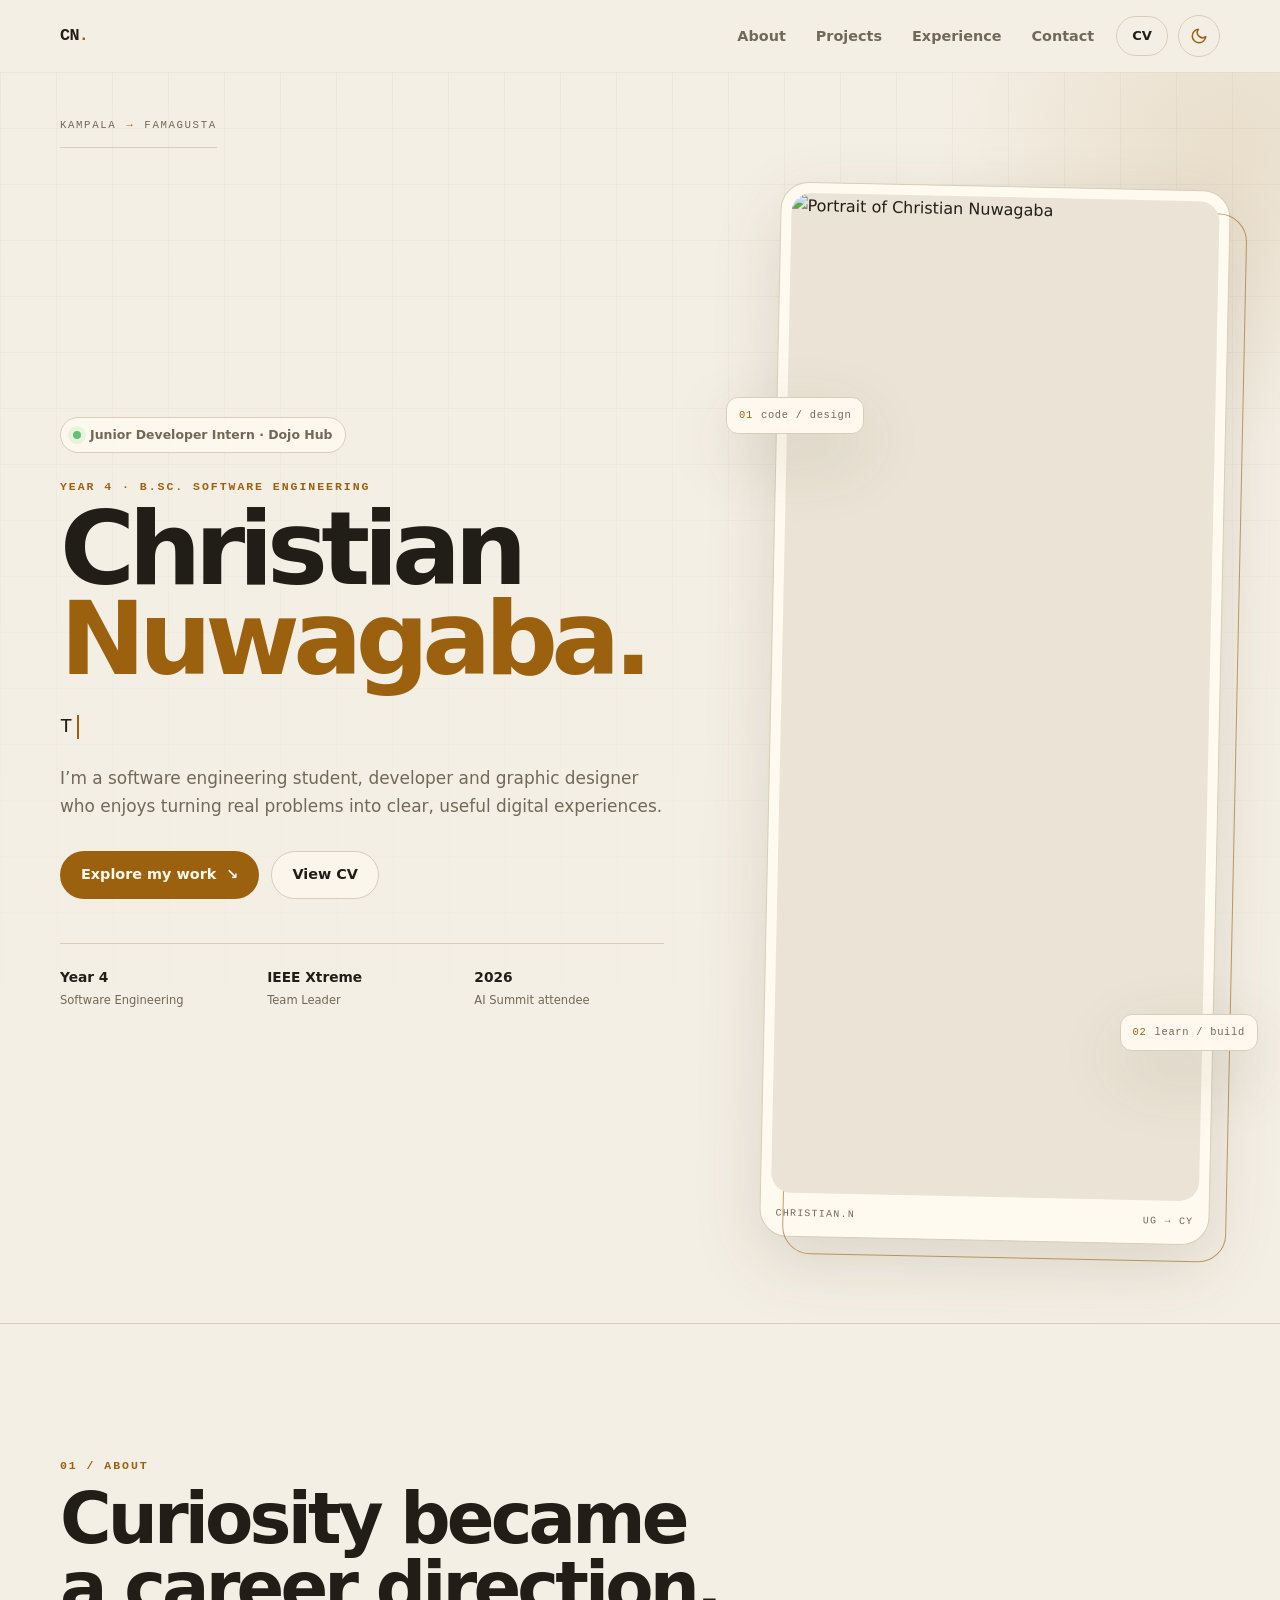
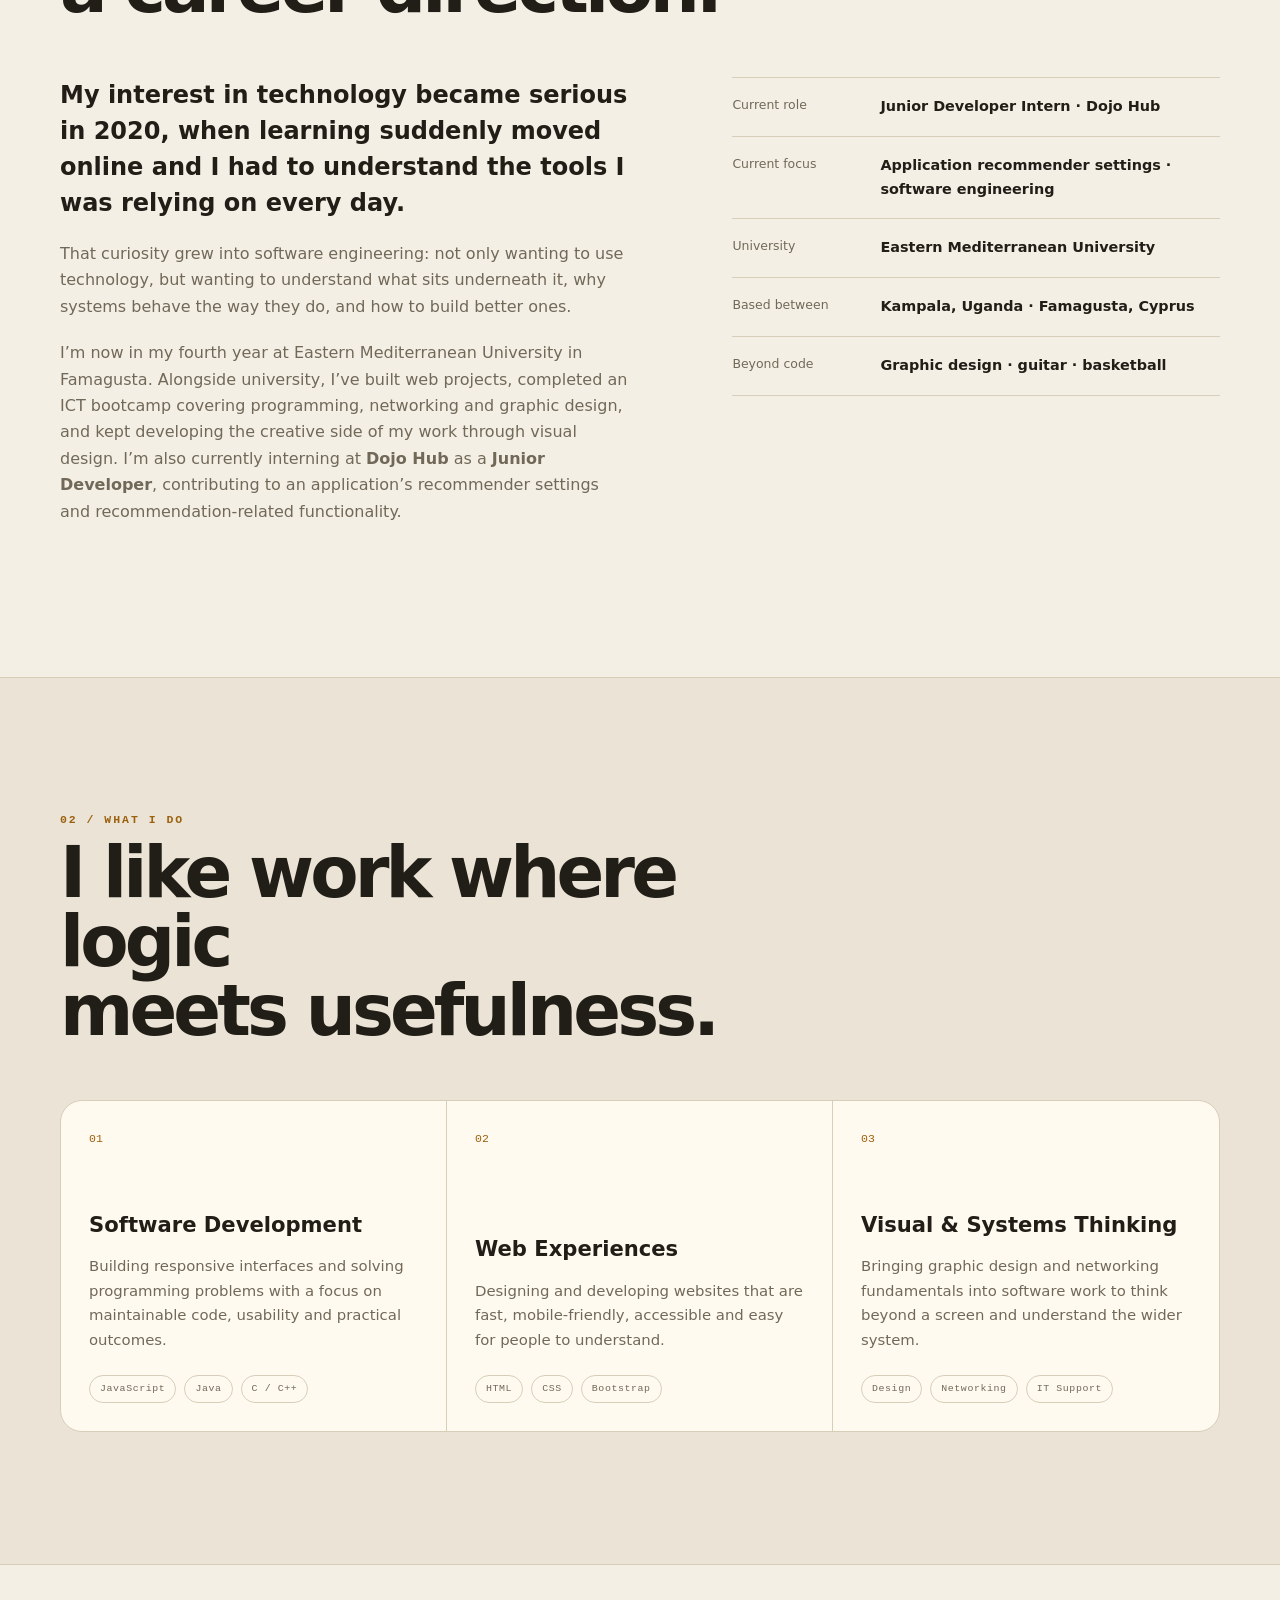
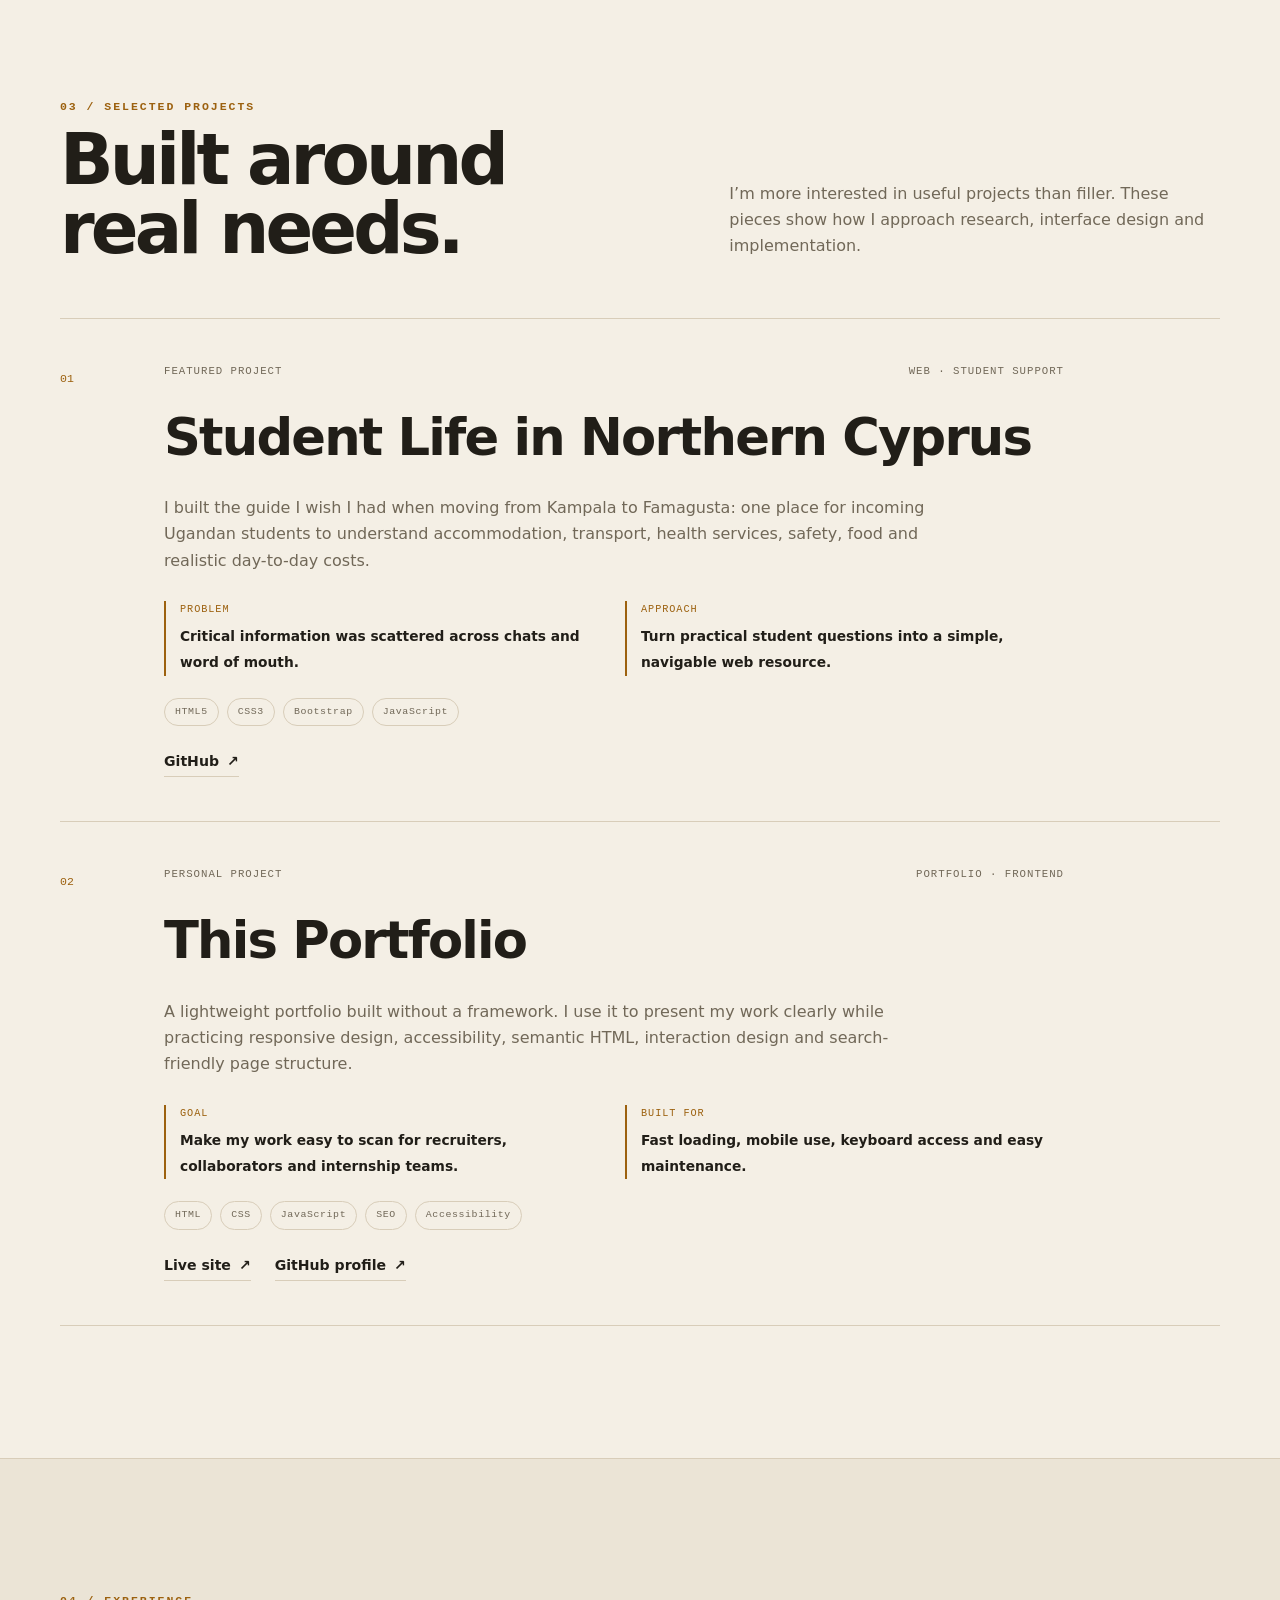
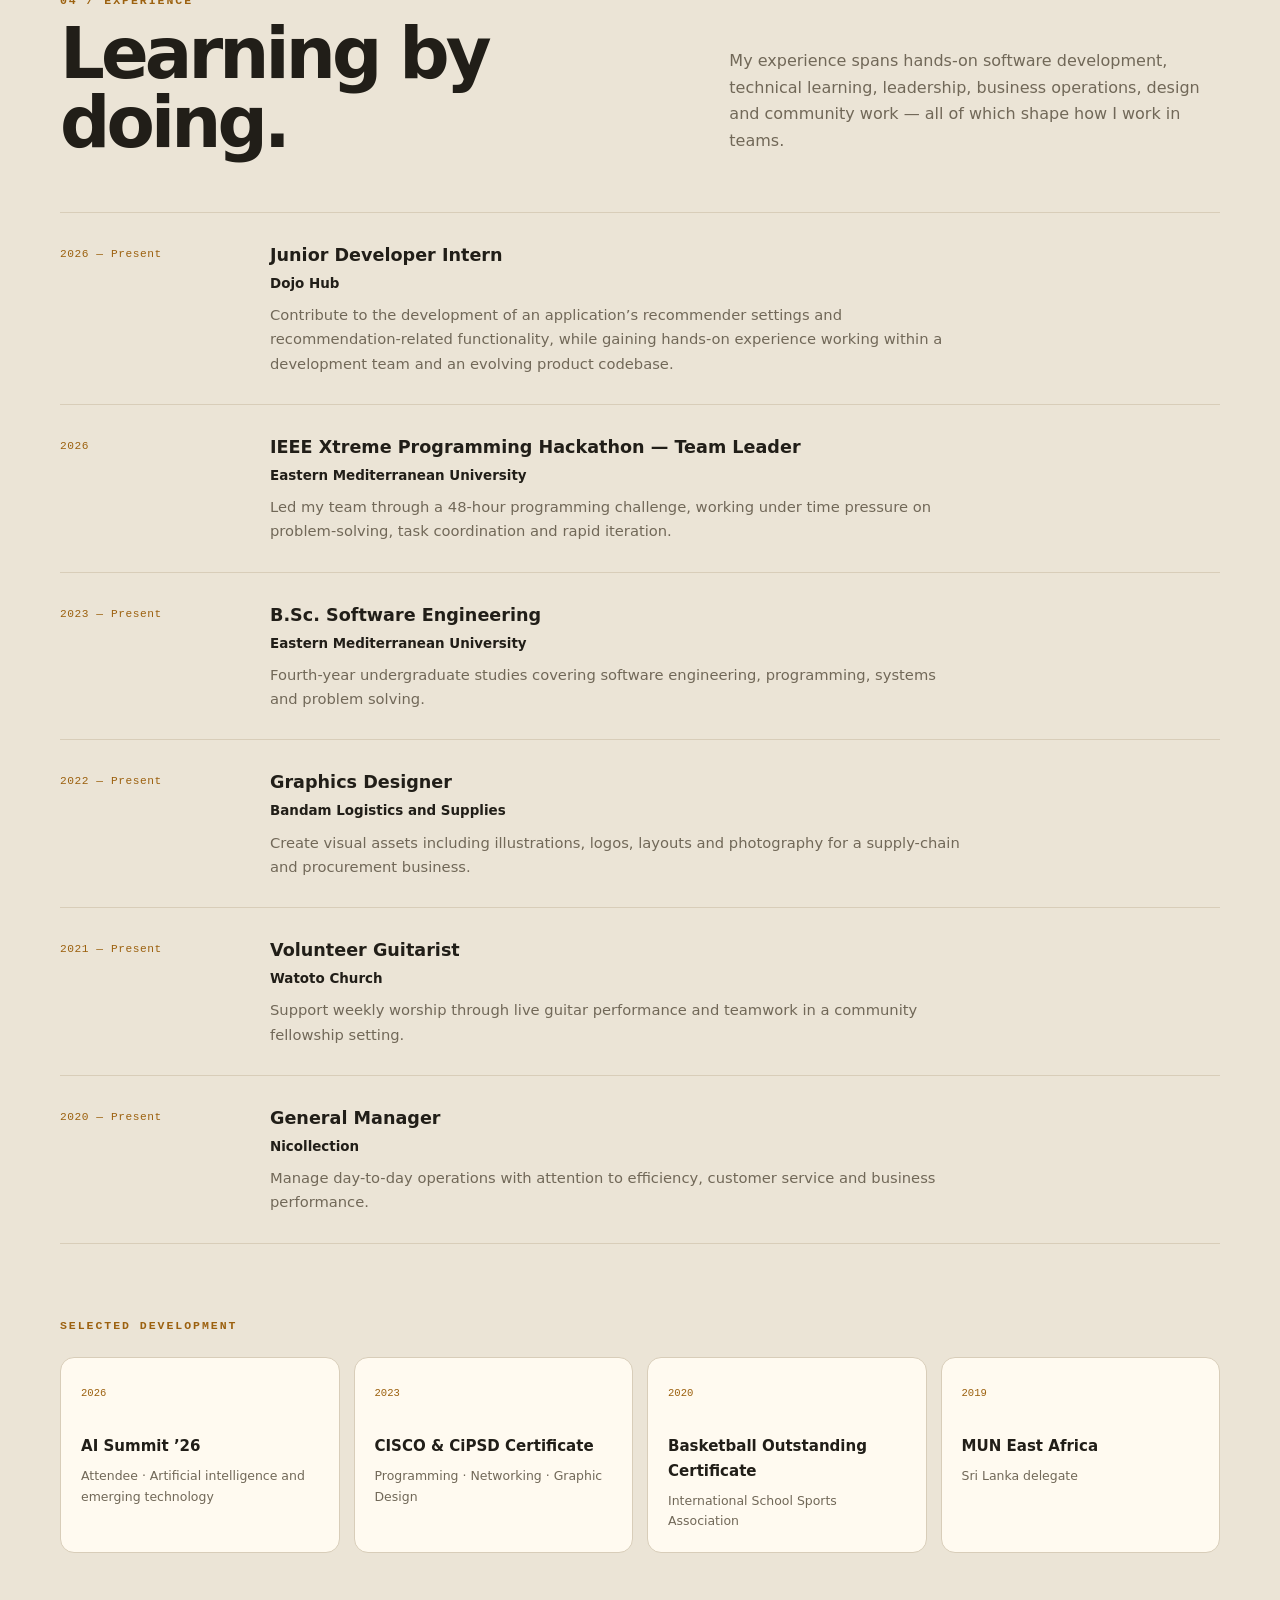
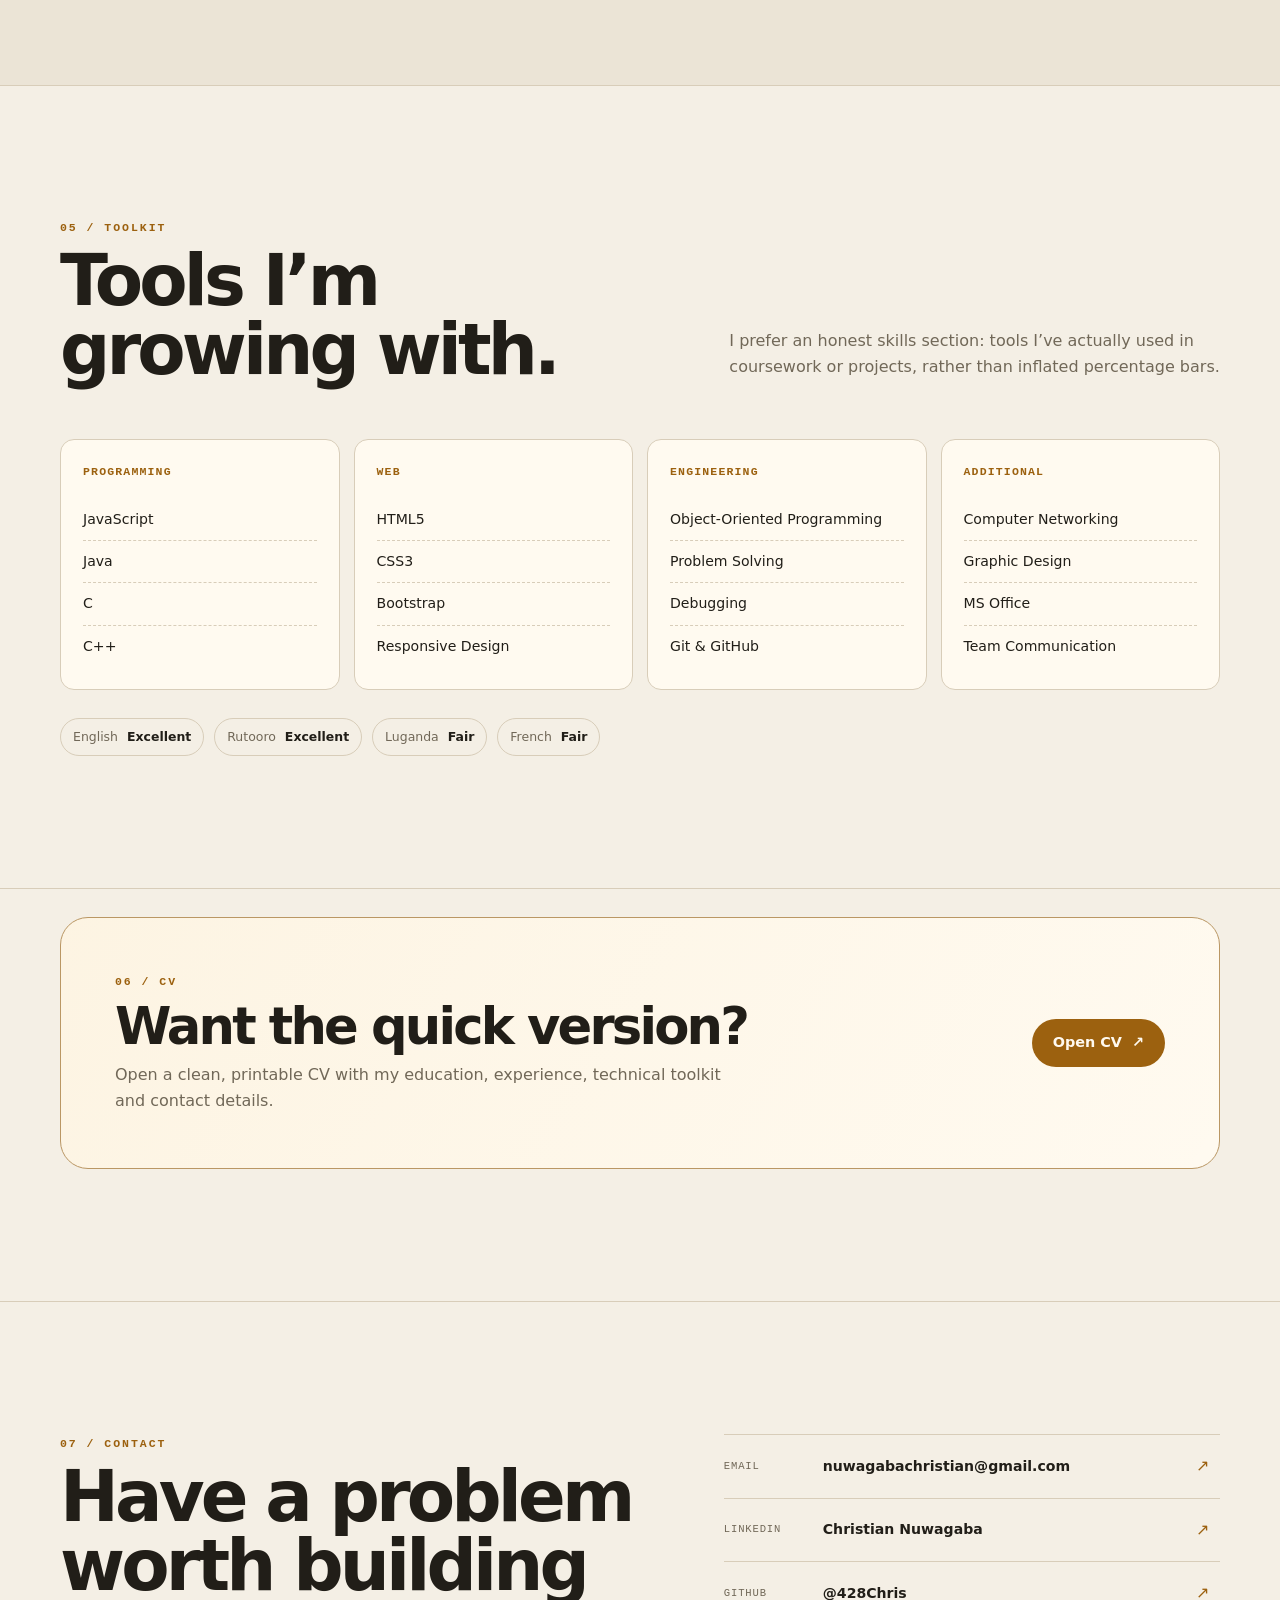
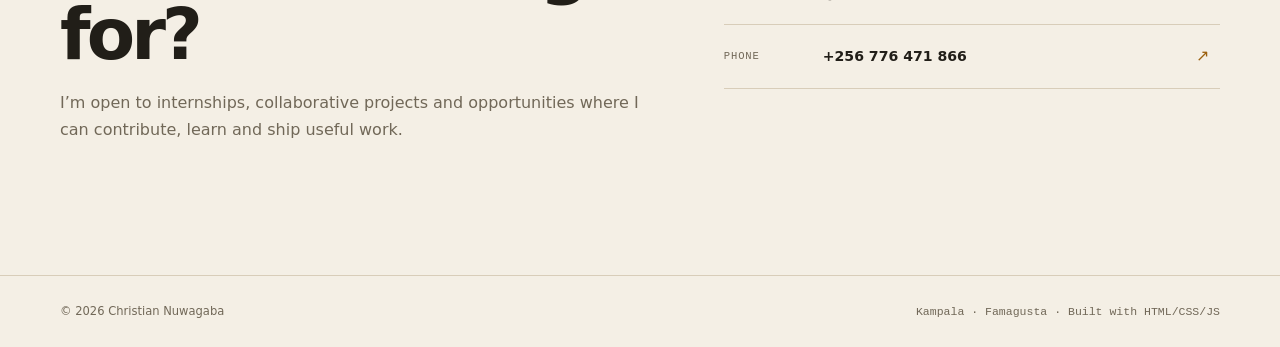
==== commit 8763cb53: "Add files via upload" ====
--- a/index.html
+++ b/index.html
@@ -4,8 +4,8 @@
   <meta charset="UTF-8">
   <meta name="viewport" content="width=device-width, initial-scale=1.0">
 
-  <title>Christian Nuwagaba | Software Engineering Student & Developer</title>
-  <meta name="description" content="Christian Nuwagaba is a Year 4 Software Engineering student at Eastern Mediterranean University building practical web experiences and digital products between Kampala and Famagusta.">
+  <title>Christian Nuwagaba | Software Engineering Student & Junior Developer</title>
+  <meta name="description" content="Christian Nuwagaba is a Year 4 Software Engineering student and Junior Developer Intern at Dojo Hub, contributing to application recommender settings while building practical digital products.">
   <meta name="author" content="Christian Nuwagaba">
   <meta name="robots" content="index, follow, max-image-preview:large">
   <meta name="theme-color" content="#0f0e0c">
@@ -14,14 +14,14 @@
 
   <meta property="og:type" content="website">
   <meta property="og:site_name" content="Christian Nuwagaba Portfolio">
-  <meta property="og:title" content="Christian Nuwagaba | Software Engineering Student & Developer">
-  <meta property="og:description" content="Software engineering student, developer and designer building practical digital experiences.">
+  <meta property="og:title" content="Christian Nuwagaba | Software Engineering Student & Junior Developer">
+  <meta property="og:description" content="Year 4 software engineering student and Junior Developer Intern at Dojo Hub, contributing to recommendation-related application functionality.">
   <meta property="og:url" content="https://nuwagabachristianportfolio.netlify.app/">
   <meta property="og:locale" content="en_UG">
 
   <meta name="twitter:card" content="summary">
-  <meta name="twitter:title" content="Christian Nuwagaba | Software Engineering Student & Developer">
-  <meta name="twitter:description" content="Software engineering student, developer and designer building practical digital experiences.">
+  <meta name="twitter:title" content="Christian Nuwagaba | Software Engineering Student & Junior Developer">
+  <meta name="twitter:description" content="Year 4 software engineering student and Junior Developer Intern at Dojo Hub, contributing to recommendation-related application functionality.">
 
   <!--
     GOOGLE SEARCH CONSOLE
@@ -35,7 +35,7 @@
     "@type": "Person",
     "name": "Christian Nuwagaba",
     "url": "https://nuwagabachristianportfolio.netlify.app/",
-    "jobTitle": "Software Engineering Student",
+    "jobTitle": "Junior Developer Intern & Software Engineering Student",
     "alumniOf": {
       "@type": "CollegeOrUniversity",
       "name": "Eastern Mediterranean University"
@@ -95,7 +95,7 @@
 
         <div class="hero-grid">
           <div class="hero-copy" data-reveal>
-            <div class="availability"><span class="status-dot" aria-hidden="true"></span> Open to software engineering internships</div>
+            <div class="availability"><span class="status-dot" aria-hidden="true"></span> Junior Developer Intern · Dojo Hub</div>
             <p class="eyebrow">Year 4 · B.Sc. Software Engineering</p>
             <h1>Christian<br><span>Nuwagaba.</span></h1>
 
@@ -141,11 +141,12 @@
           <div class="about-copy" data-reveal>
             <p class="lead-copy">My interest in technology became serious in 2020, when learning suddenly moved online and I had to understand the tools I was relying on every day.</p>
             <p>That curiosity grew into software engineering: not only wanting to use technology, but wanting to understand what sits underneath it, why systems behave the way they do, and how to build better ones.</p>
-            <p>I’m now in my fourth year at Eastern Mediterranean University in Famagusta. Alongside university, I’ve built web projects, completed an ICT bootcamp covering programming, networking and graphic design, and kept developing the creative side of my work through visual design.</p>
+            <p>I’m now in my fourth year at Eastern Mediterranean University in Famagusta. Alongside university, I’ve built web projects, completed an ICT bootcamp covering programming, networking and graphic design, and kept developing the creative side of my work through visual design. I’m also currently interning at <strong>Dojo Hub</strong> as a <strong>Junior Developer</strong>, contributing to an application’s recommender settings and recommendation-related functionality.</p>
           </div>
 
           <div class="about-aside" data-reveal>
-            <div class="info-row"><span>Current focus</span><strong>Software engineering & practical web products</strong></div>
+            <div class="info-row"><span>Current role</span><strong>Junior Developer Intern · Dojo Hub</strong></div>
+            <div class="info-row"><span>Current focus</span><strong>Application recommender settings · software engineering</strong></div>
             <div class="info-row"><span>University</span><strong>Eastern Mediterranean University</strong></div>
             <div class="info-row"><span>Based between</span><strong>Kampala, Uganda · Famagusta, Cyprus</strong></div>
             <div class="info-row"><span>Beyond code</span><strong>Graphic design · guitar · basketball</strong></div>
@@ -240,10 +241,14 @@
             <p class="kicker">04 / Experience</p>
             <h2>Learning by<br>doing.</h2>
           </div>
-          <p class="section-intro">My experience spans technical learning, leadership, business operations, design and community work — all of which shape how I work in teams.</p>
+          <p class="section-intro">My experience spans hands-on software development, technical learning, leadership, business operations, design and community work — all of which shape how I work in teams.</p>
         </div>
 
         <div class="timeline" data-reveal>
+          <article class="timeline-item">
+            <div class="timeline-date mono">2026 — Present</div>
+            <div><h3>Junior Developer Intern</h3><p class="timeline-org">Dojo Hub</p><p>Contribute to the development of an application’s recommender settings and recommendation-related functionality, while gaining hands-on experience working within a development team and an evolving product codebase.</p></div>
+          </article>
           <article class="timeline-item">
             <div class="timeline-date mono">2026</div>
             <div><h3>IEEE Xtreme Programming Hackathon — Team Leader</h3><p class="timeline-org">Eastern Mediterranean University</p><p>Led my team through a 48-hour programming challenge, working under time pressure on problem-solving, task coordination and rapid iteration.</p></div>
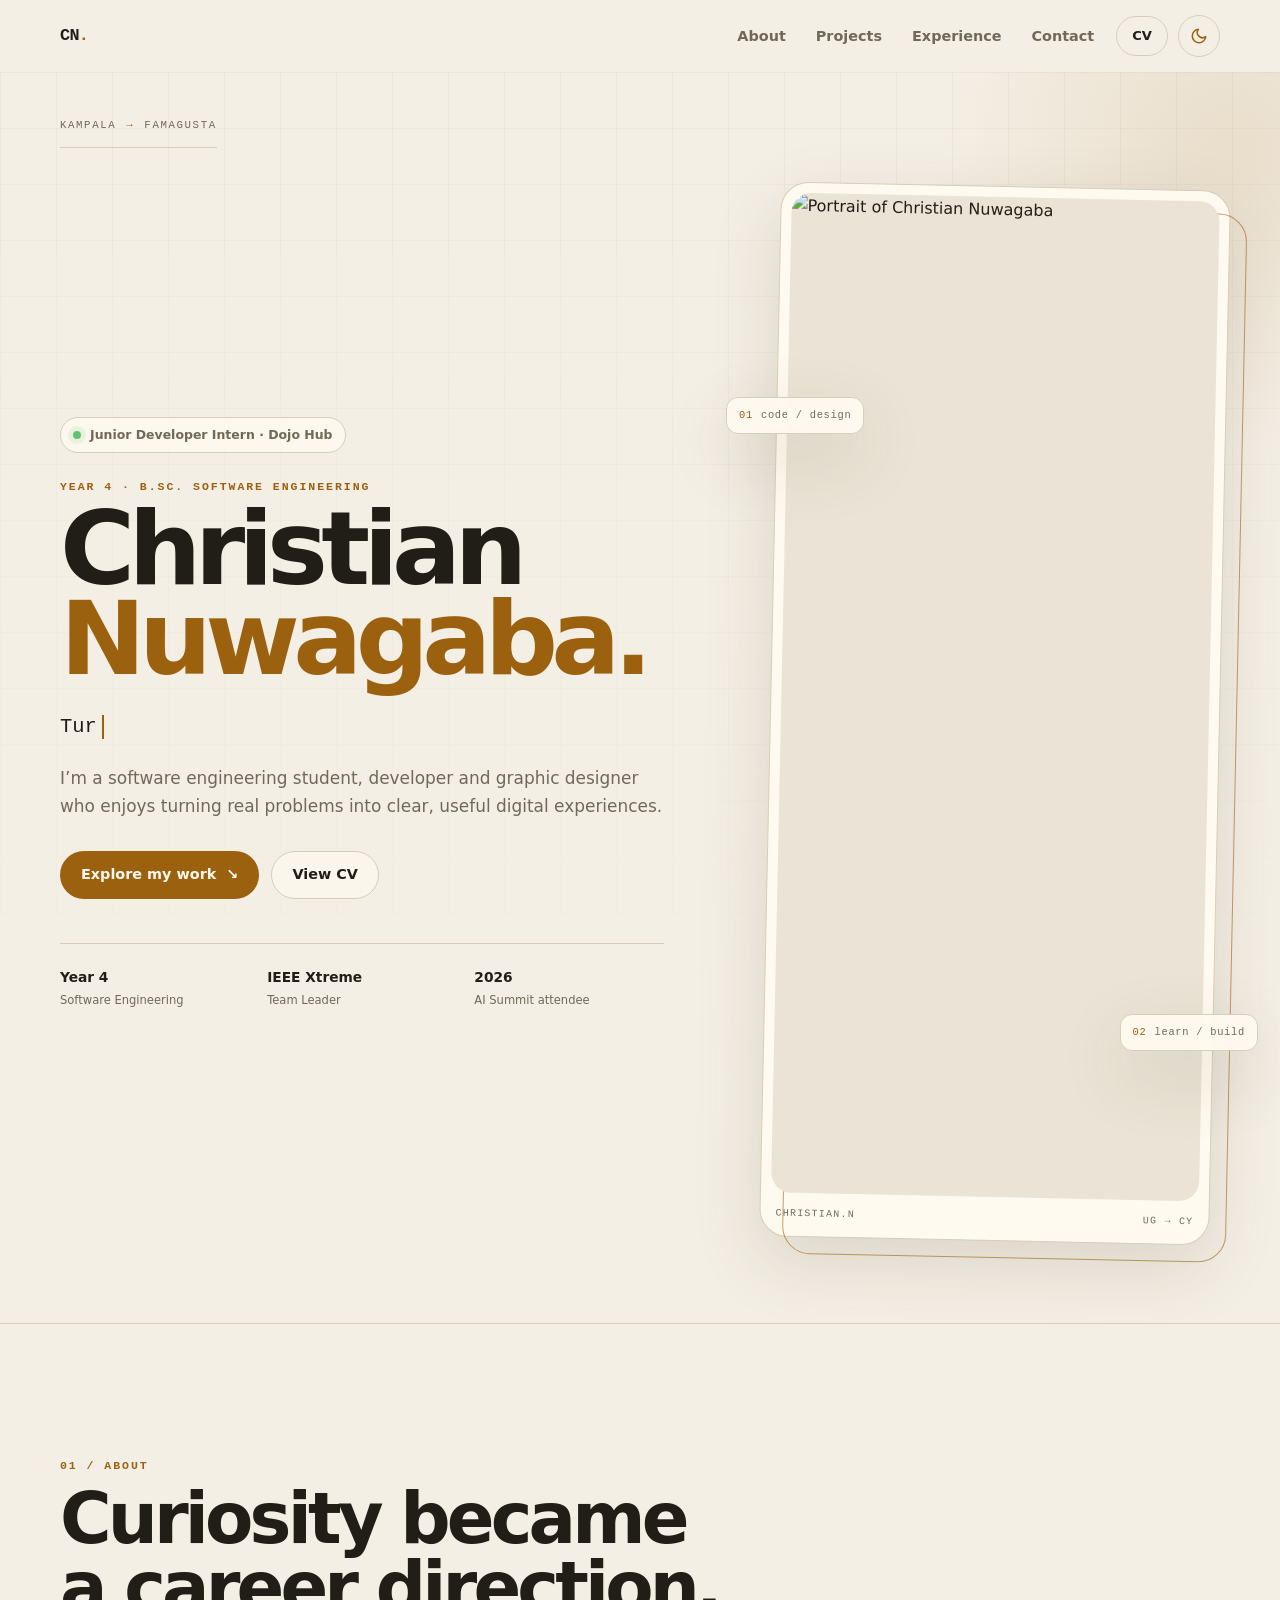
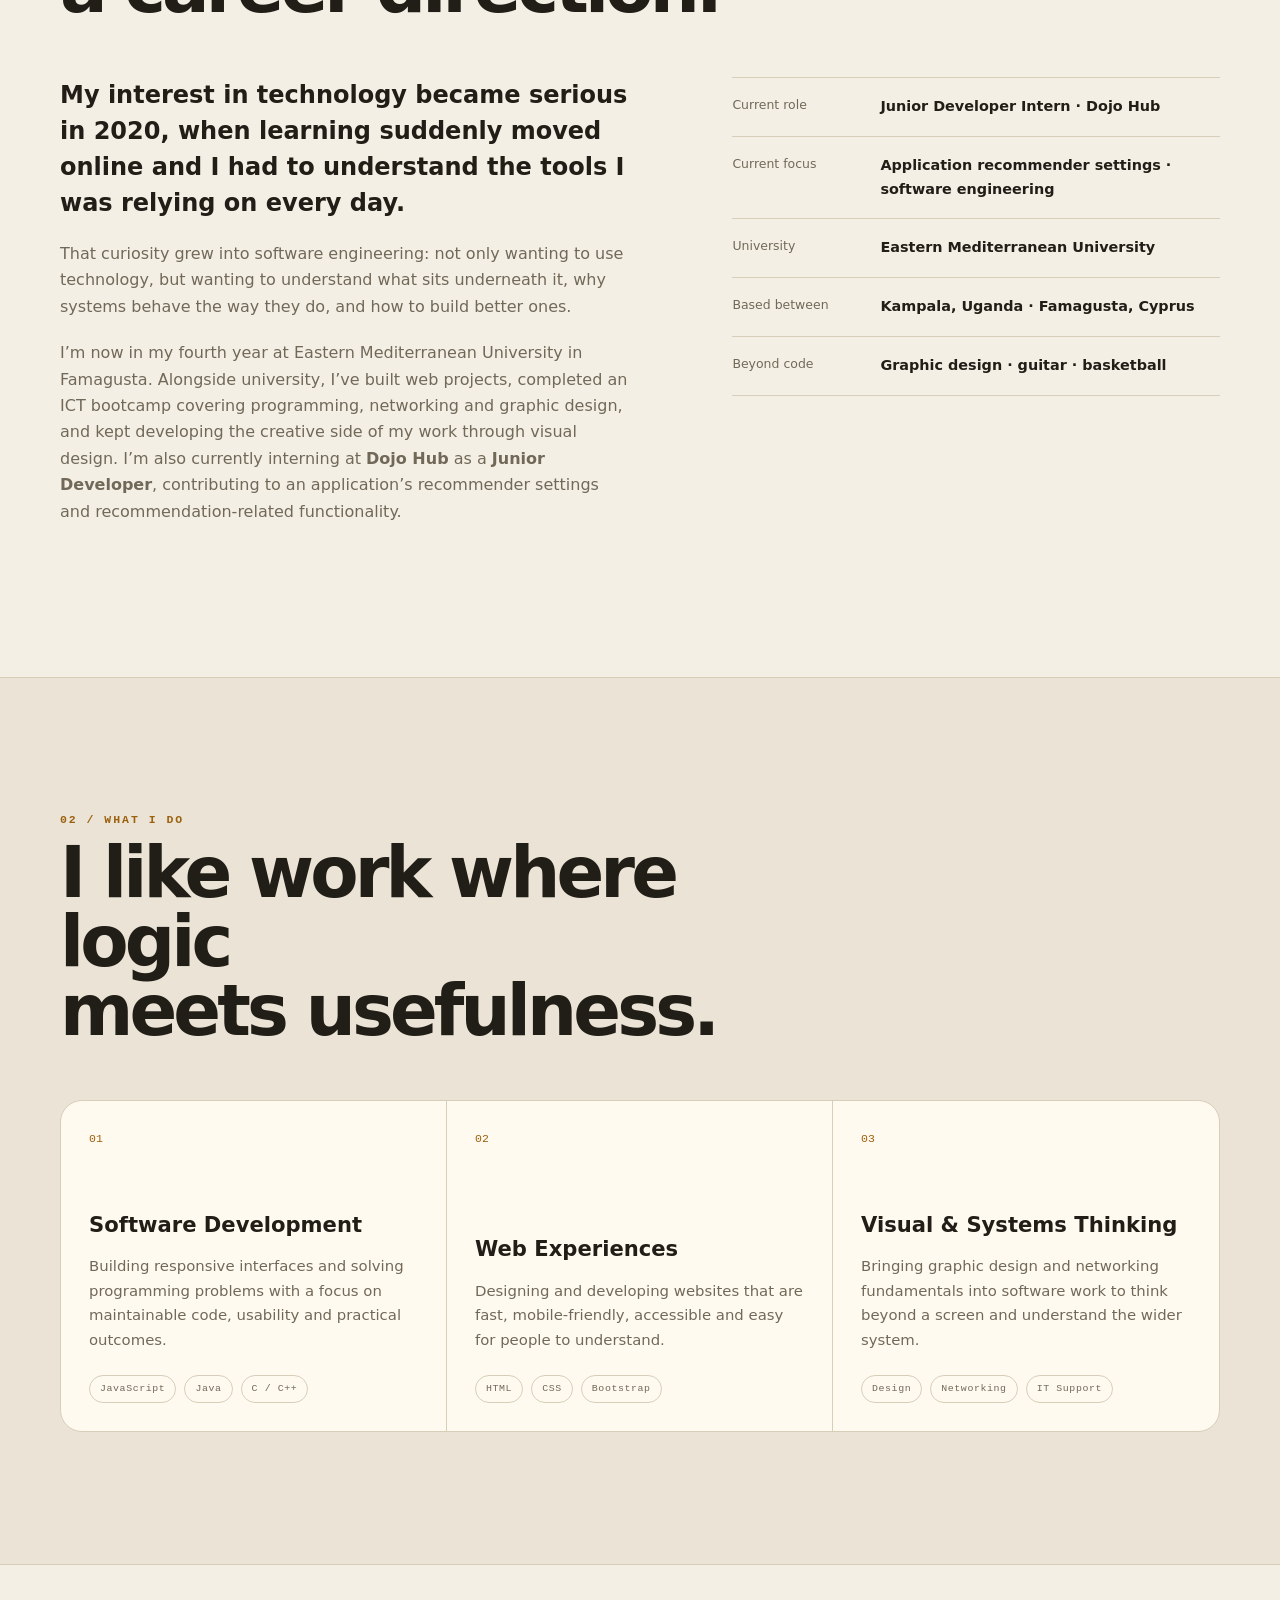
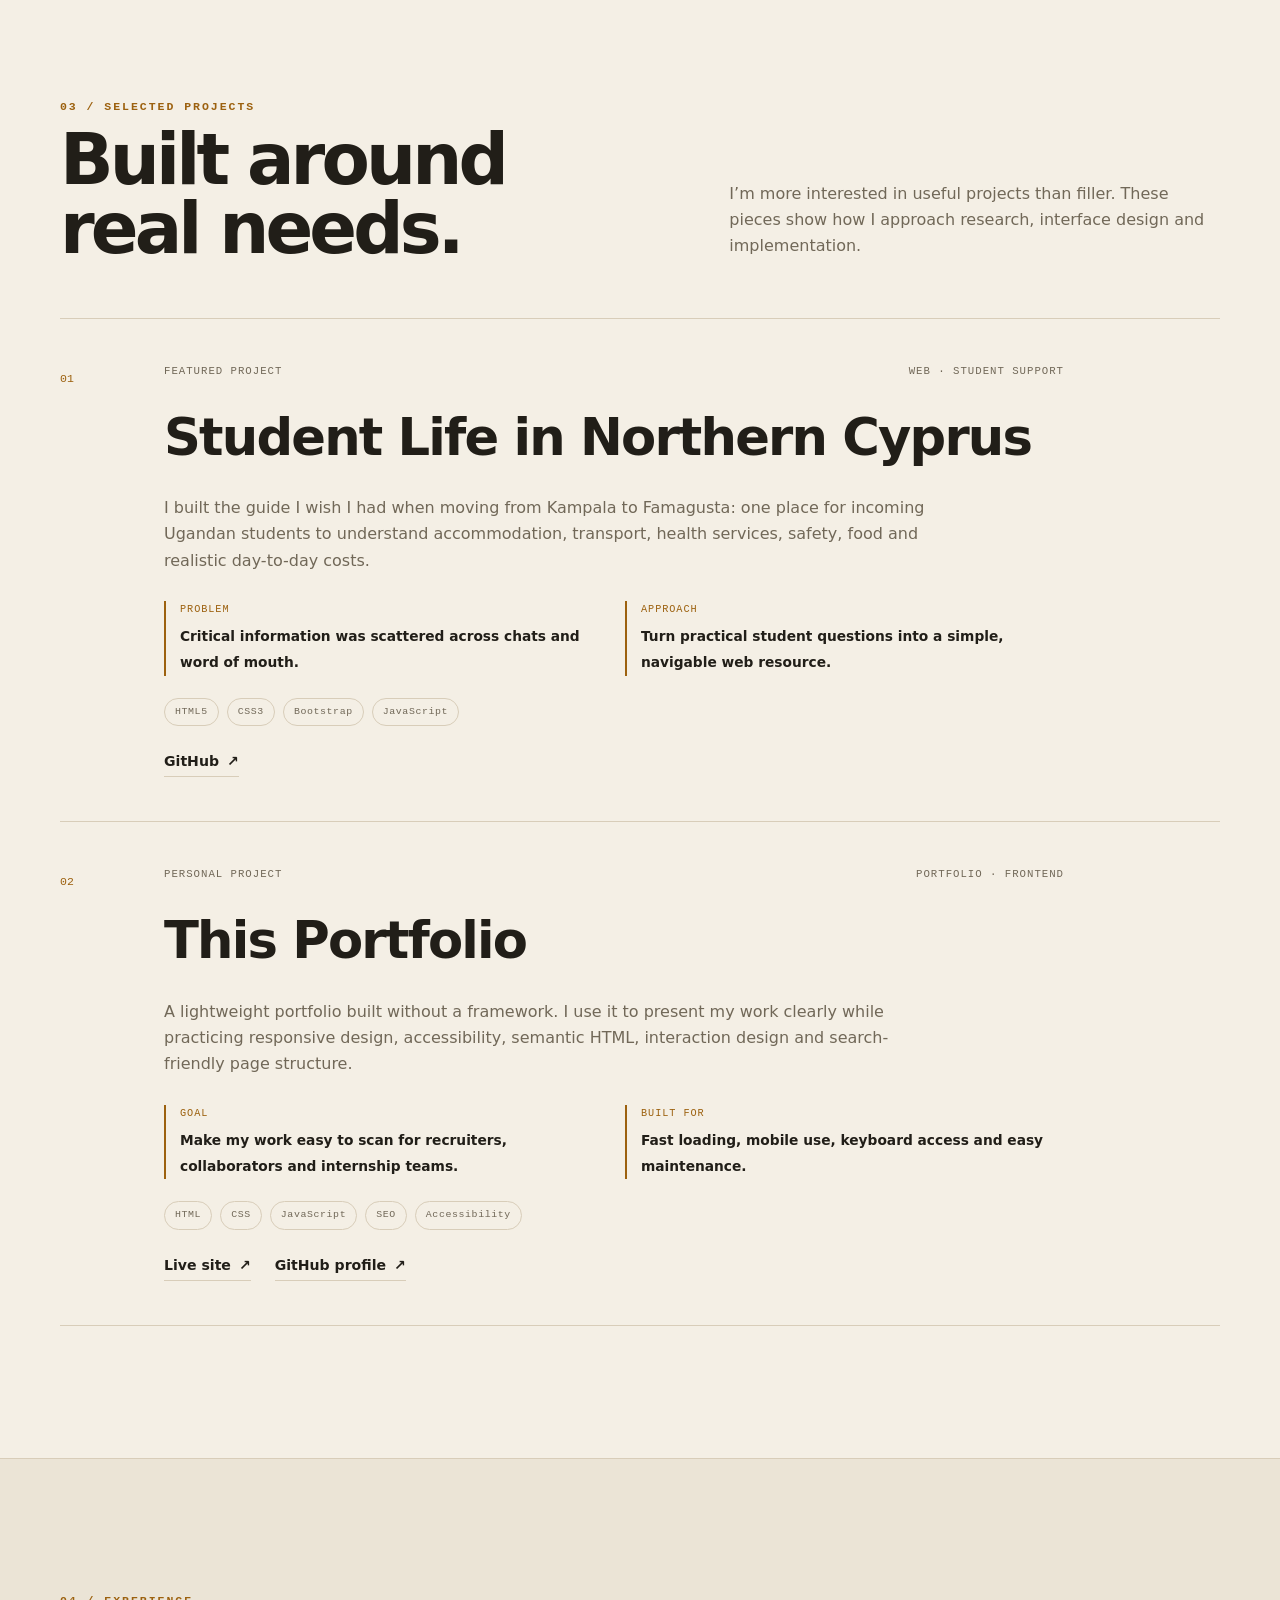
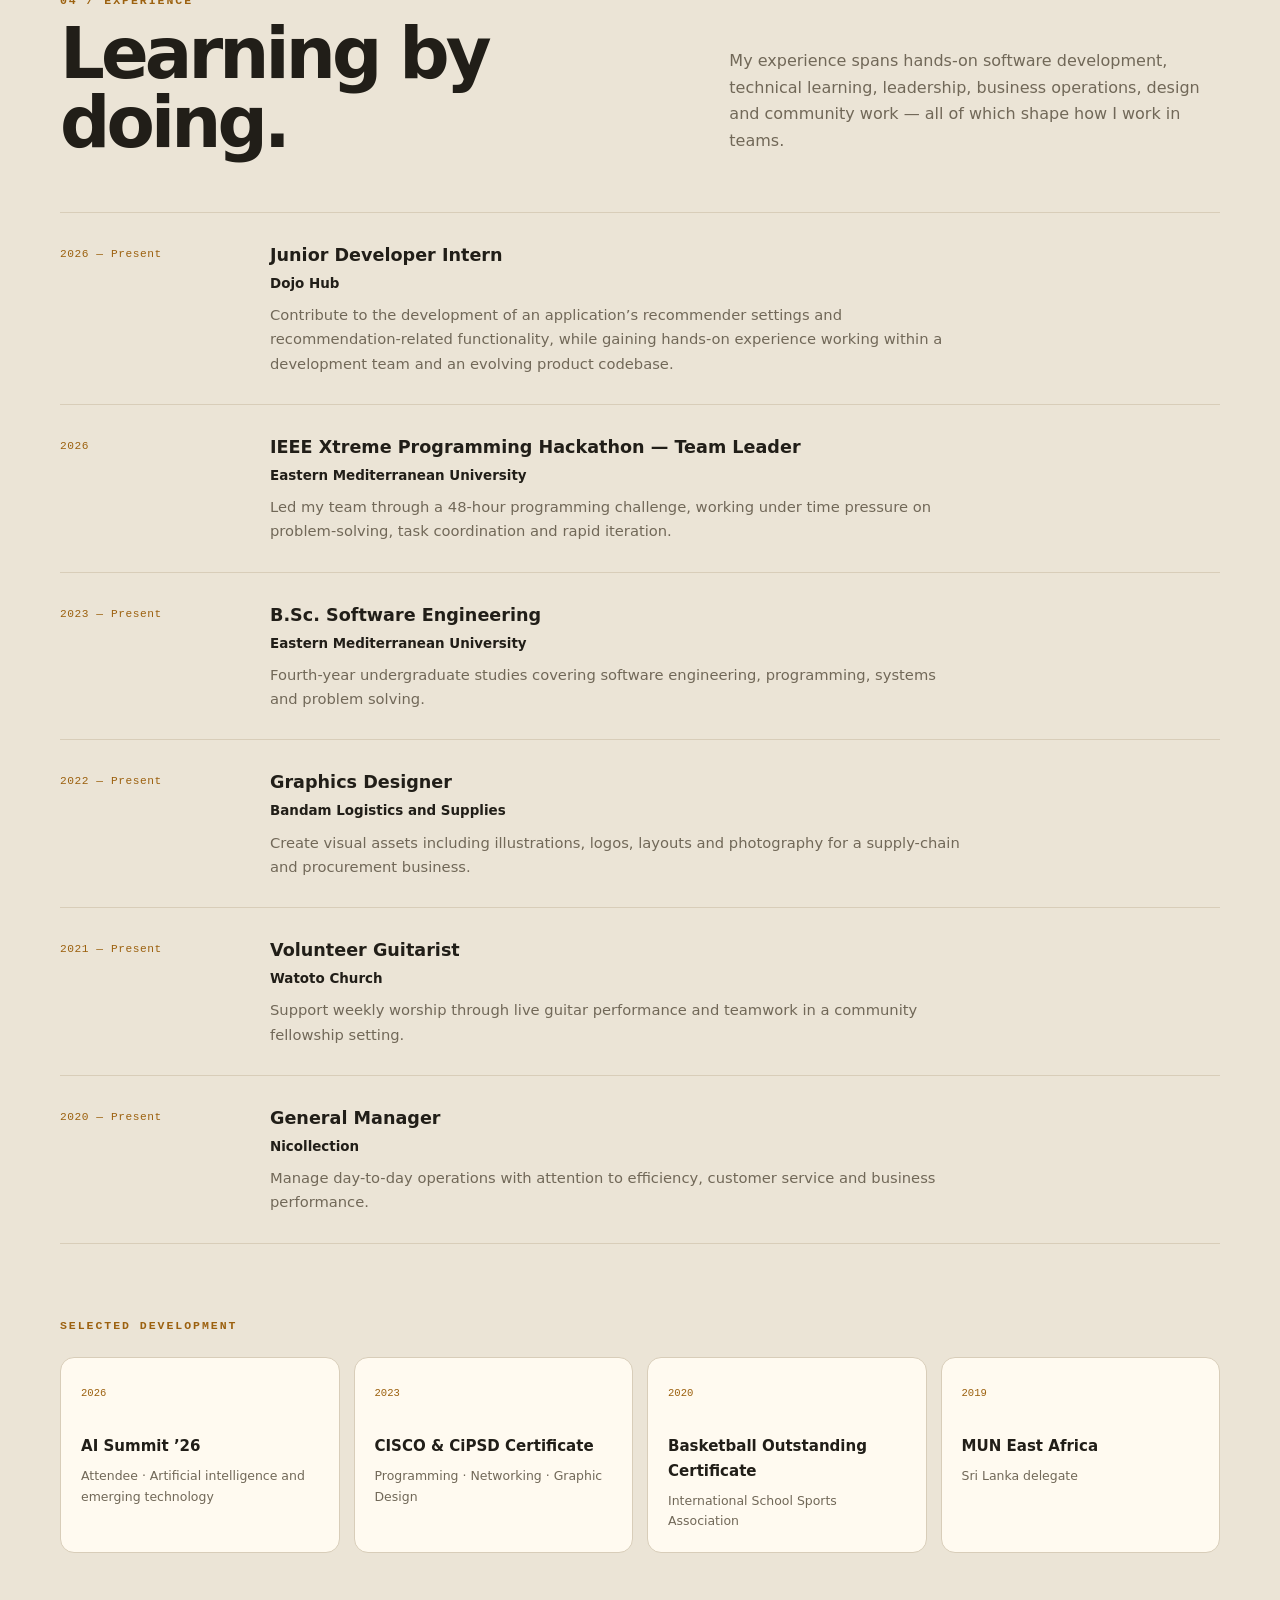
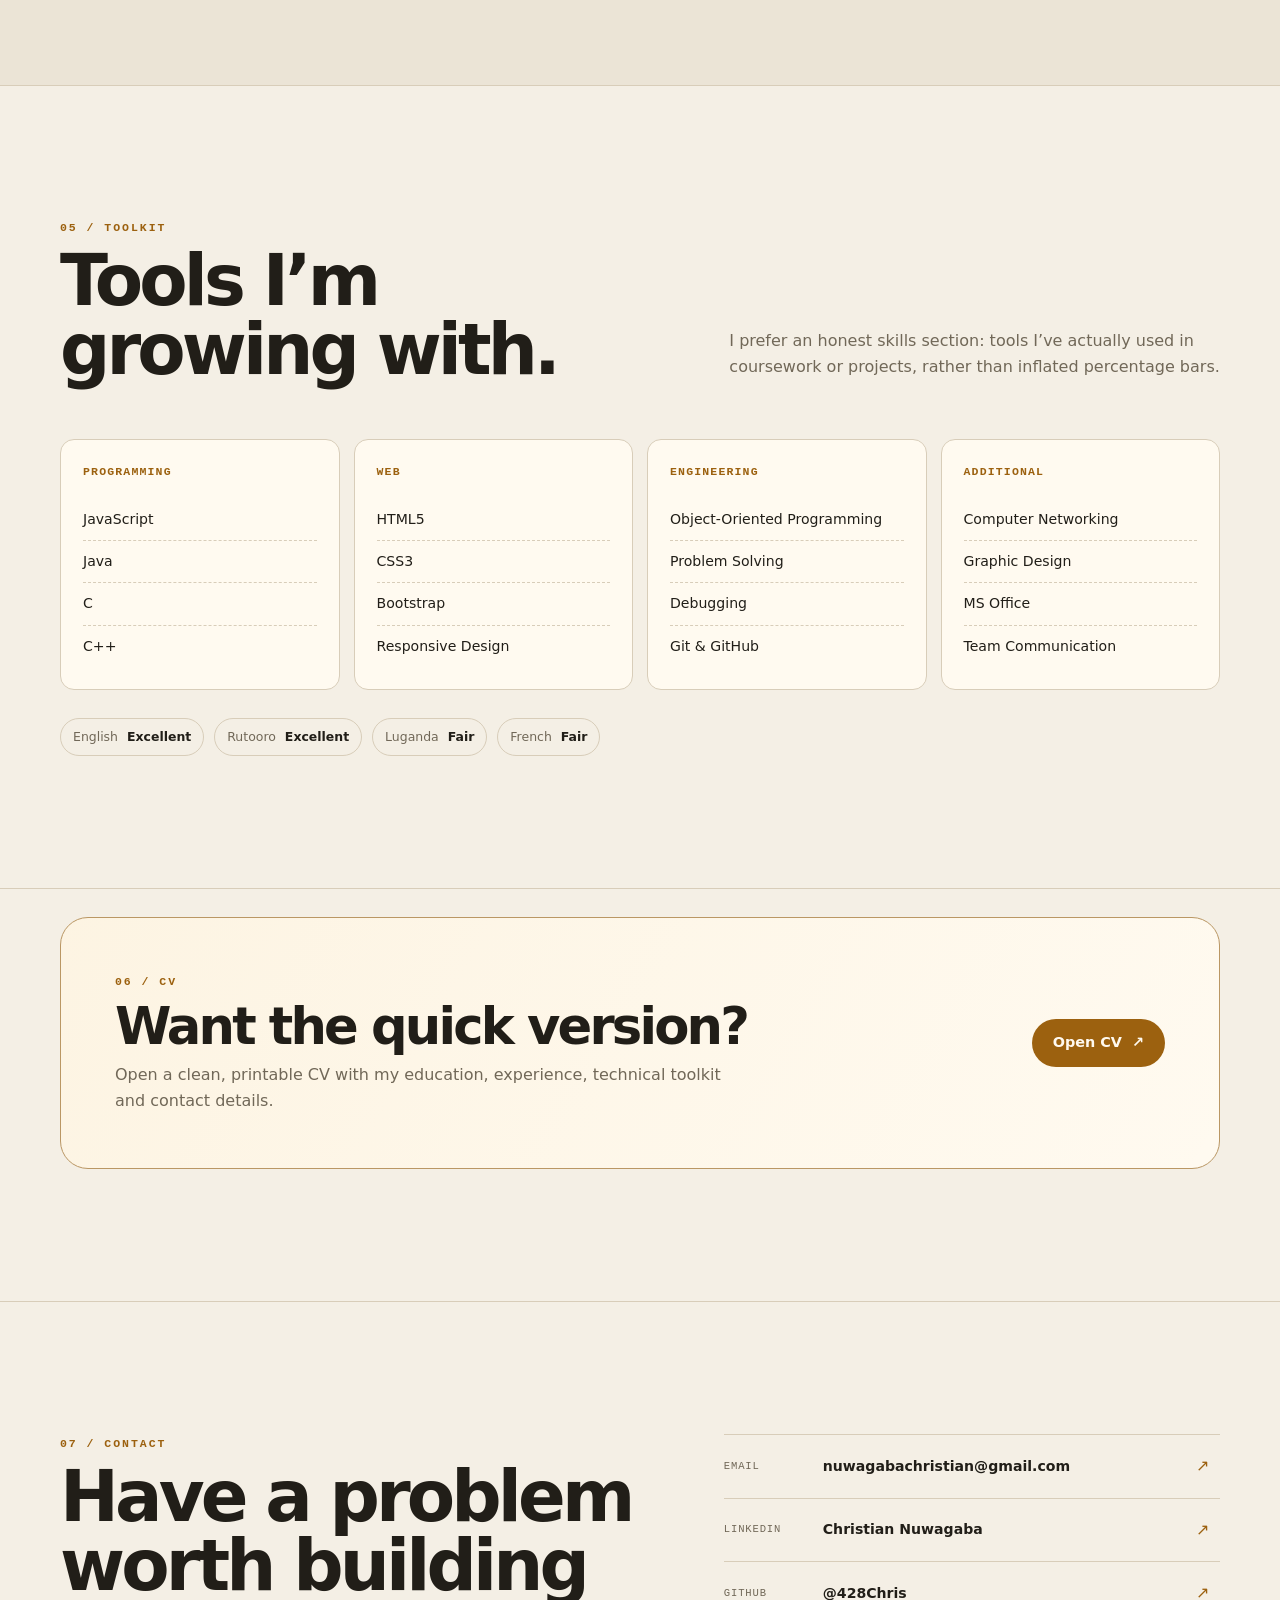
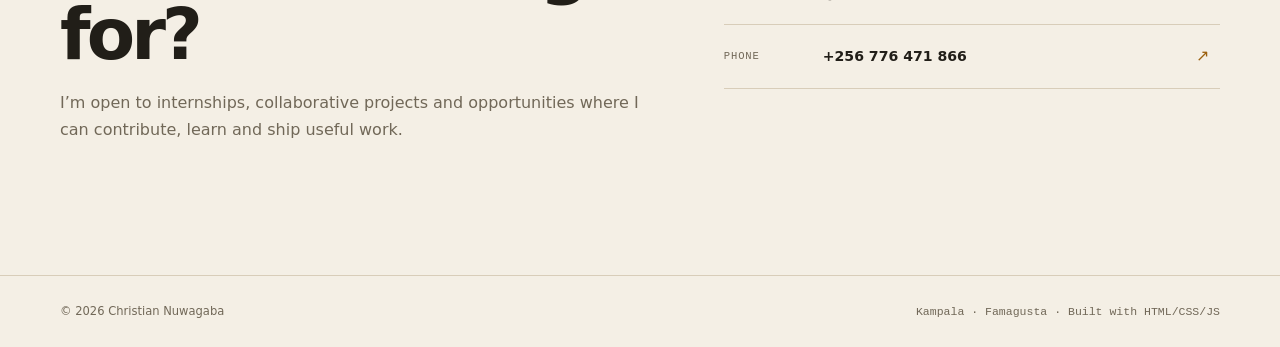
==== commit da51671e: "Add files via upload" ====
--- a/index.html
+++ b/index.html
@@ -1,6 +1,7 @@
 <!DOCTYPE html>
 <html lang="en" data-theme="ink">
 <head>
+  <meta name="google-site-verification" content="abc123...">
   <meta charset="UTF-8">
   <meta name="viewport" content="width=device-width, initial-scale=1.0">
 
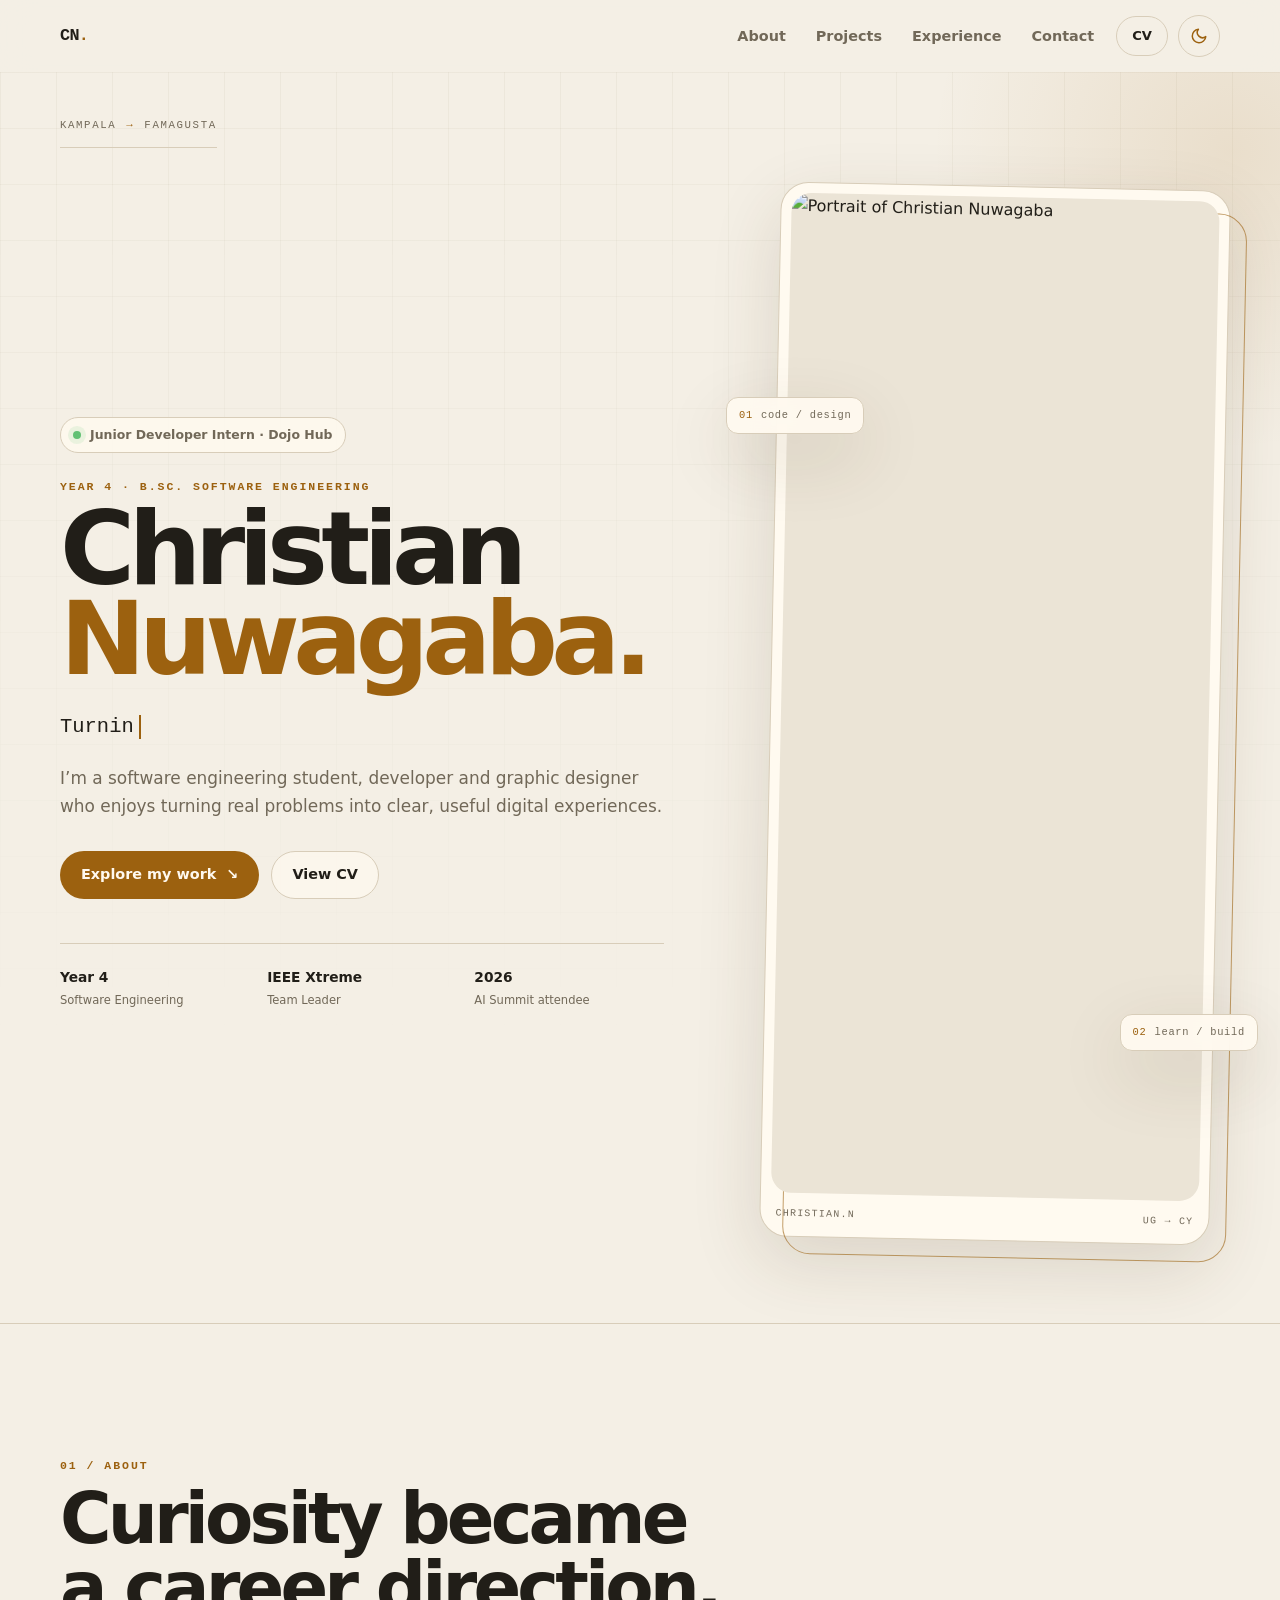
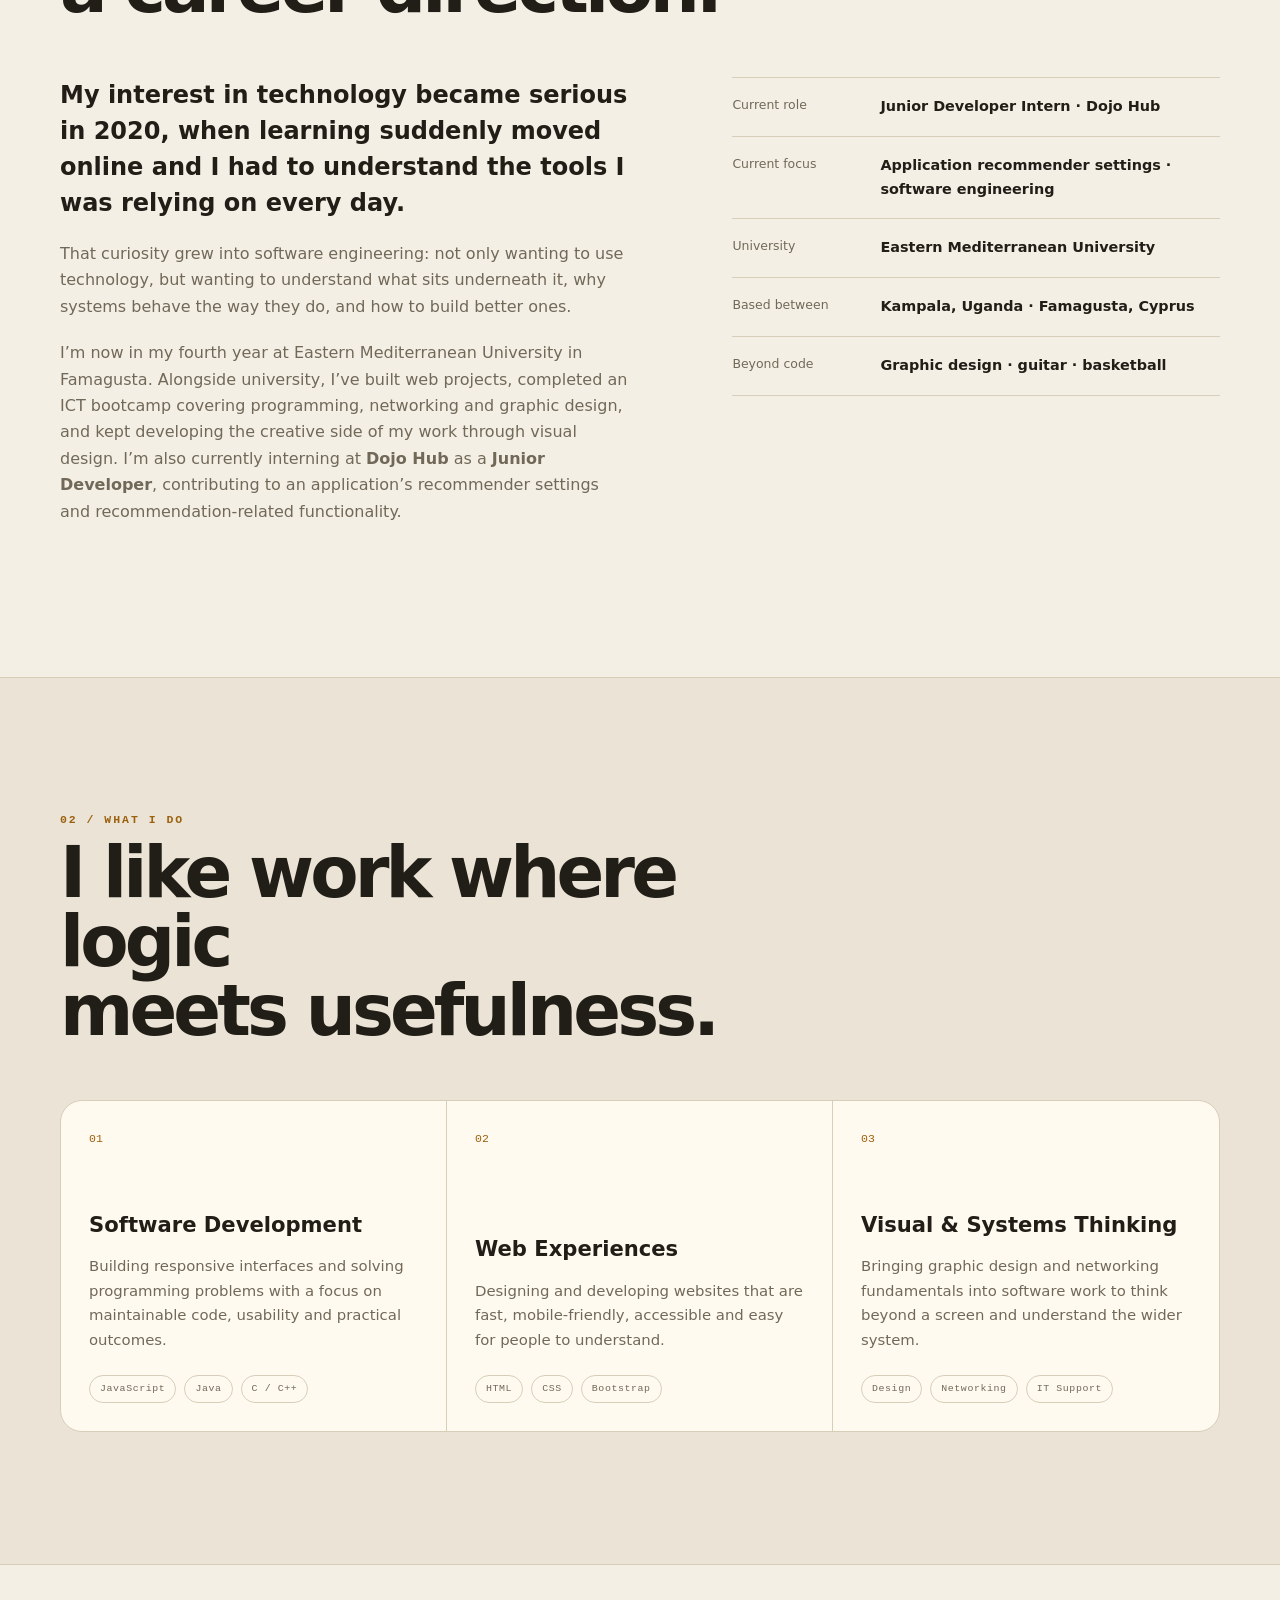
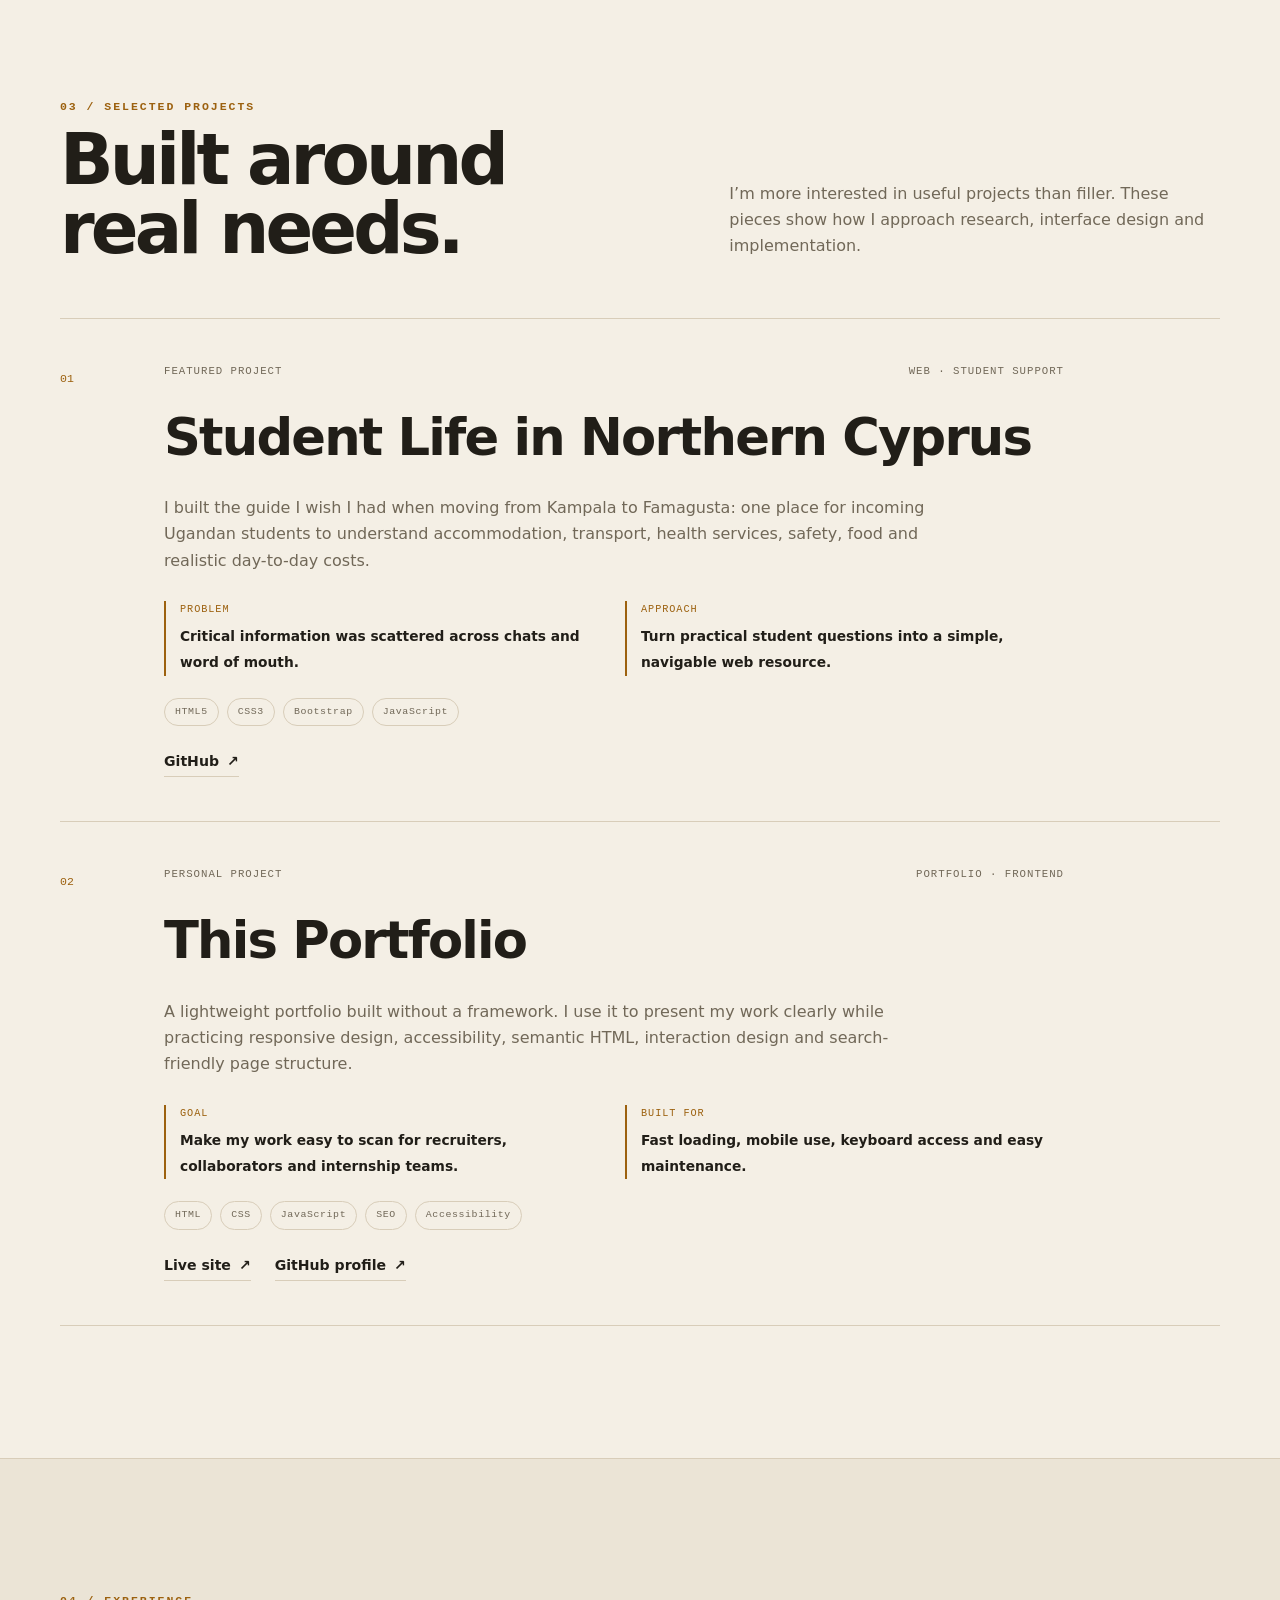
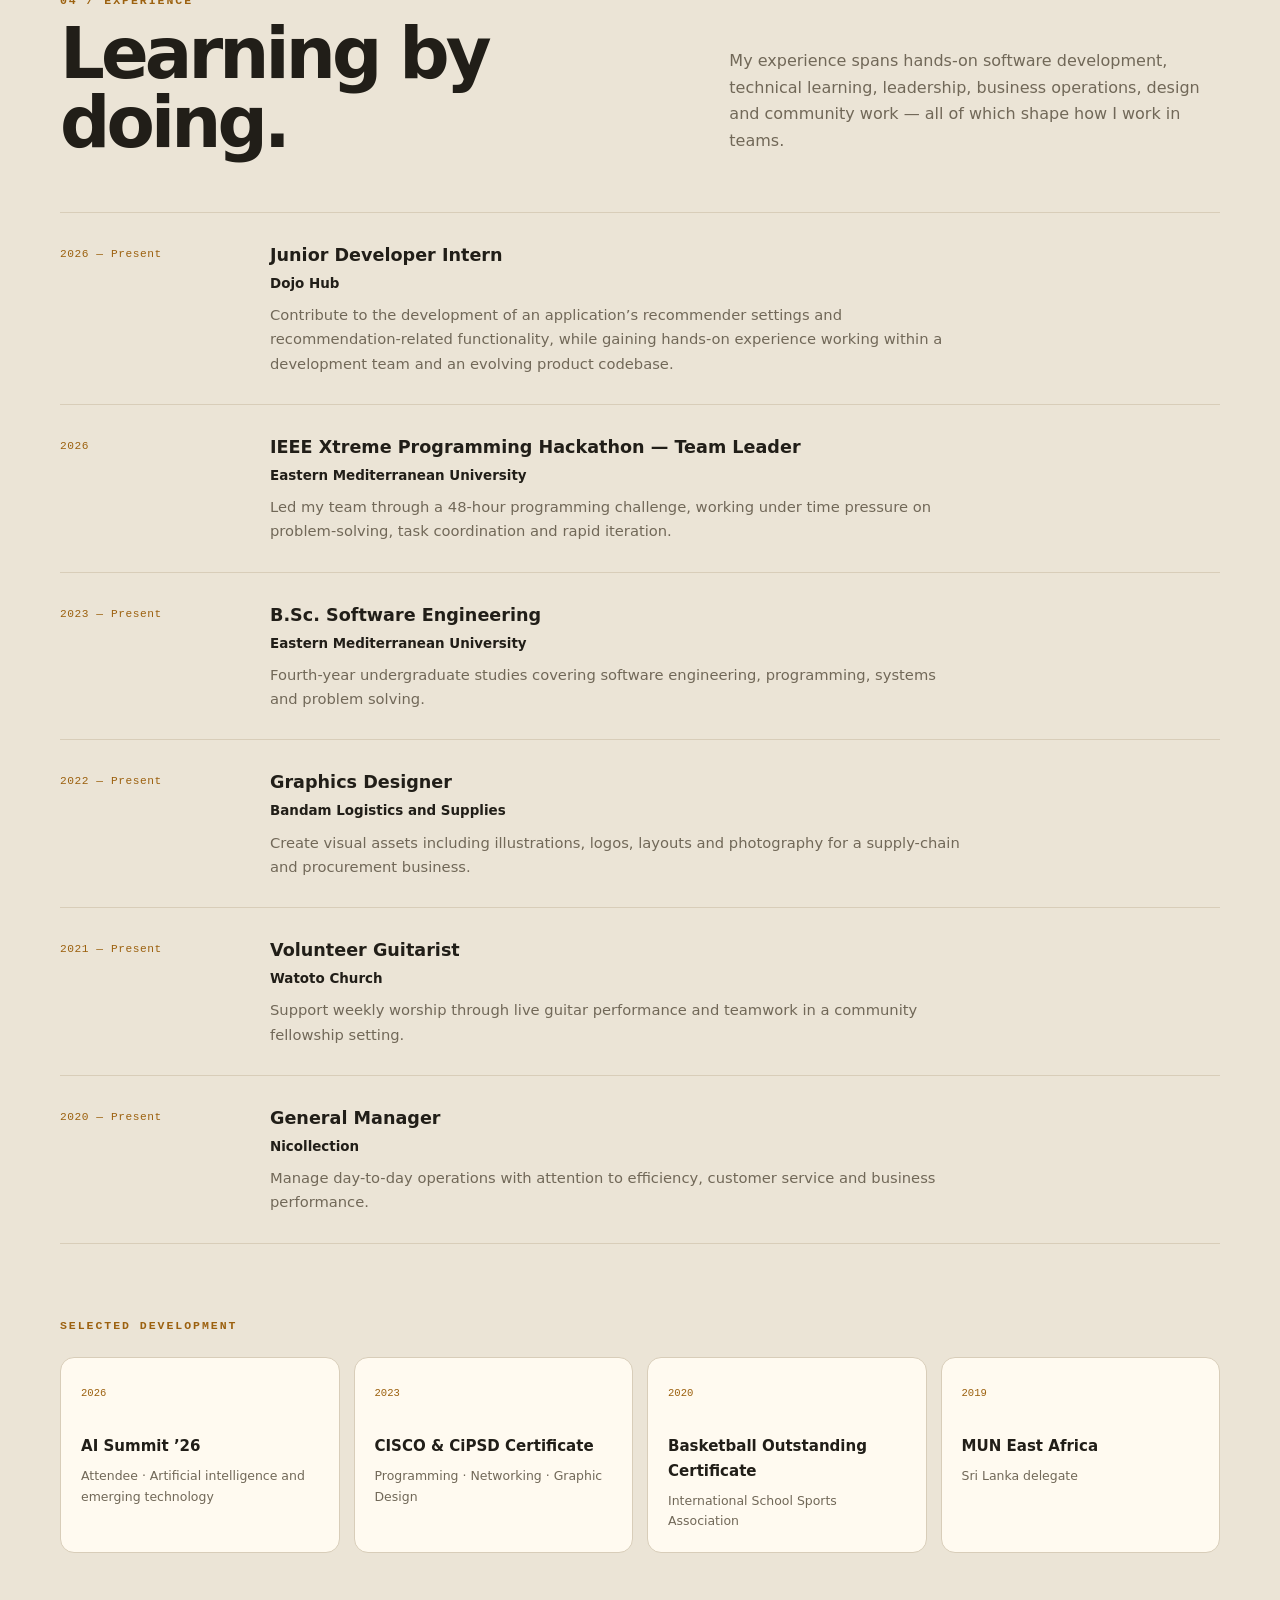
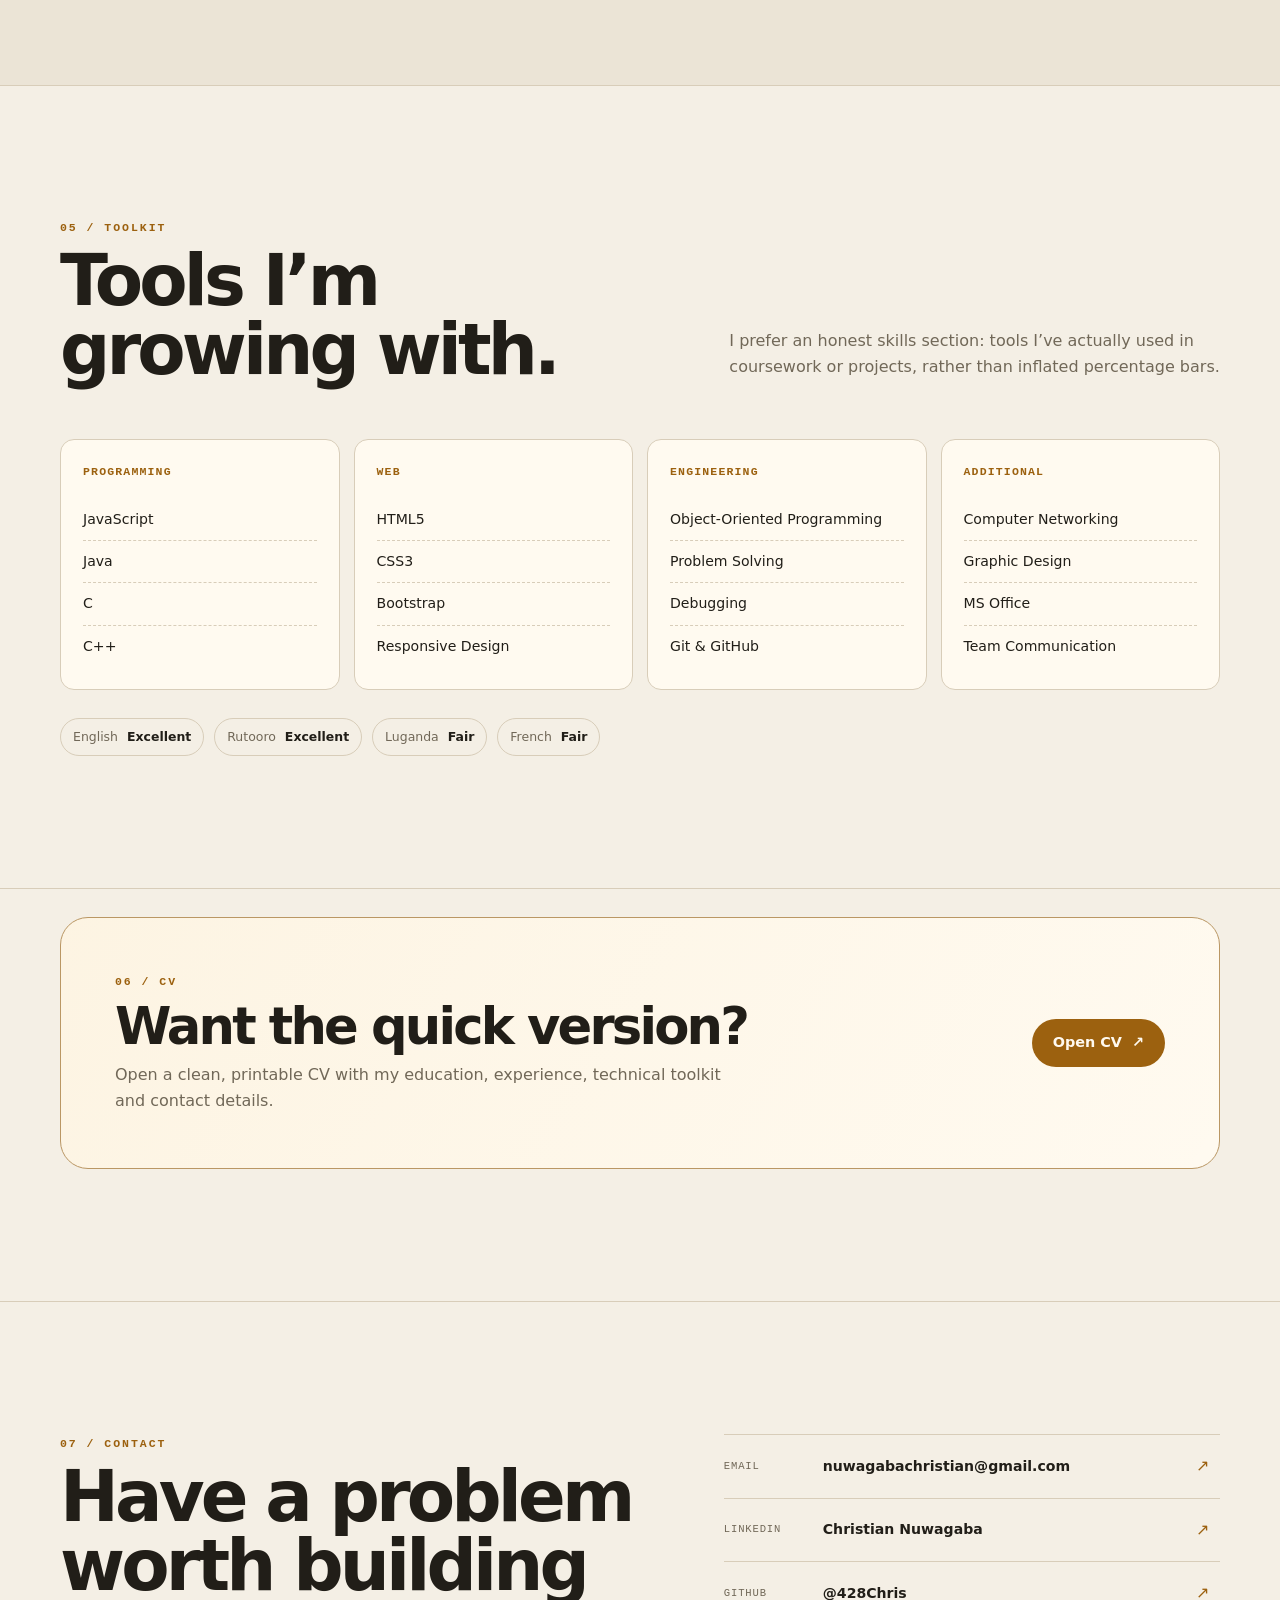
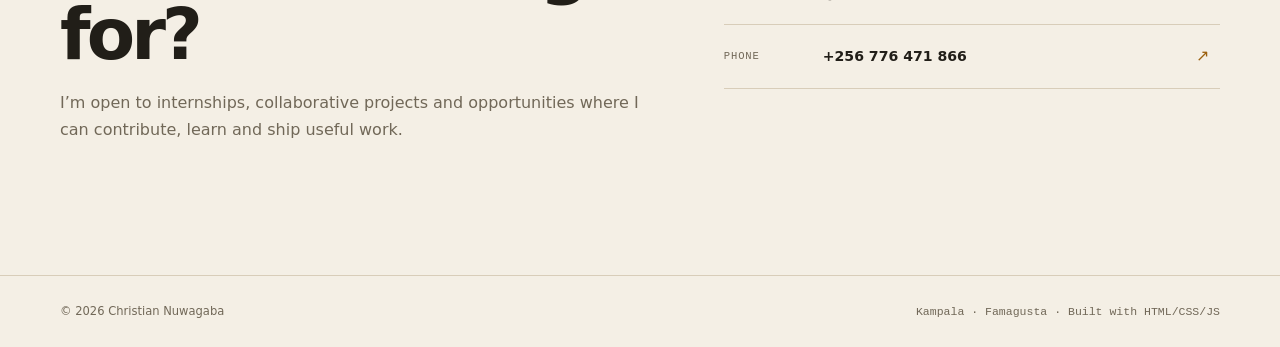
==== commit c93bee96: "Add files via upload" ====
--- a/index.html
+++ b/index.html
@@ -1,7 +1,6 @@
 <!DOCTYPE html>
 <html lang="en" data-theme="ink">
 <head>
-  <meta name="google-site-verification" content="abc123...">
   <meta charset="UTF-8">
   <meta name="viewport" content="width=device-width, initial-scale=1.0">
 
@@ -11,13 +10,13 @@
   <meta name="robots" content="index, follow, max-image-preview:large">
   <meta name="theme-color" content="#0f0e0c">
 
-  <link rel="canonical" href="https://nuwagabachristianportfolio.netlify.app/">
+  <link rel="canonical" href="https://nuwagaba.netlify.app/">
 
   <meta property="og:type" content="website">
   <meta property="og:site_name" content="Christian Nuwagaba Portfolio">
   <meta property="og:title" content="Christian Nuwagaba | Software Engineering Student & Junior Developer">
   <meta property="og:description" content="Year 4 software engineering student and Junior Developer Intern at Dojo Hub, contributing to recommendation-related application functionality.">
-  <meta property="og:url" content="https://nuwagabachristianportfolio.netlify.app/">
+  <meta property="og:url" content="https://nuwagaba.netlify.app/">
   <meta property="og:locale" content="en_UG">
 
   <meta name="twitter:card" content="summary">
@@ -35,7 +34,7 @@
     "@context": "https://schema.org",
     "@type": "Person",
     "name": "Christian Nuwagaba",
-    "url": "https://nuwagabachristianportfolio.netlify.app/",
+    "url": "https://nuwagaba.netlify.app/",
     "jobTitle": "Junior Developer Intern & Software Engineering Student",
     "alumniOf": {
       "@type": "CollegeOrUniversity",
@@ -226,7 +225,7 @@
               </div>
               <ul class="stack"><li>HTML</li><li>CSS</li><li>JavaScript</li><li>SEO</li><li>Accessibility</li></ul>
               <div class="project-links">
-                <a class="text-link" href="https://nuwagabachristianportfolio.netlify.app/" target="_blank" rel="noopener noreferrer">Live site <span>↗</span></a>
+                <a class="text-link" href="https://nuwagaba.netlify.app/" target="_blank" rel="noopener noreferrer">Live site <span>↗</span></a>
                 <a class="text-link" href="https://github.com/428Chris" target="_blank" rel="noopener noreferrer">GitHub profile <span>↗</span></a>
               </div>
             </div>
